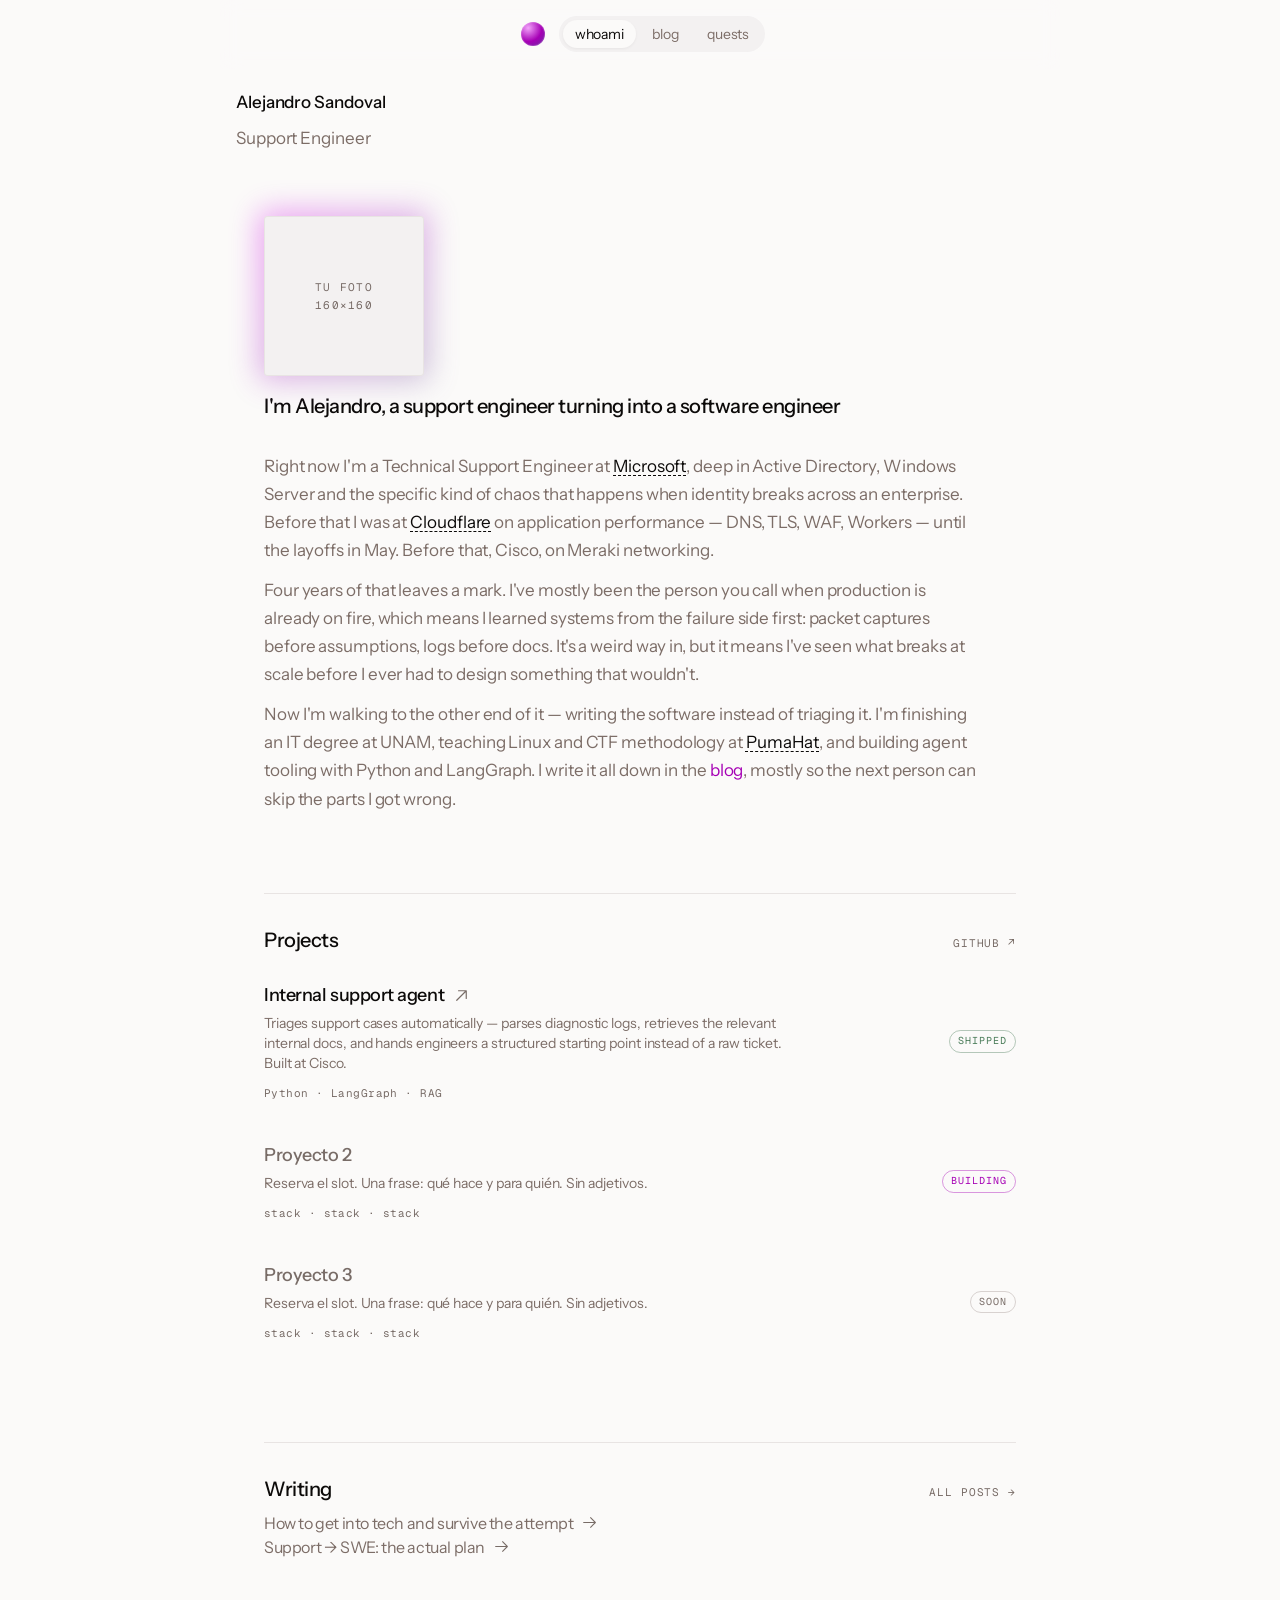
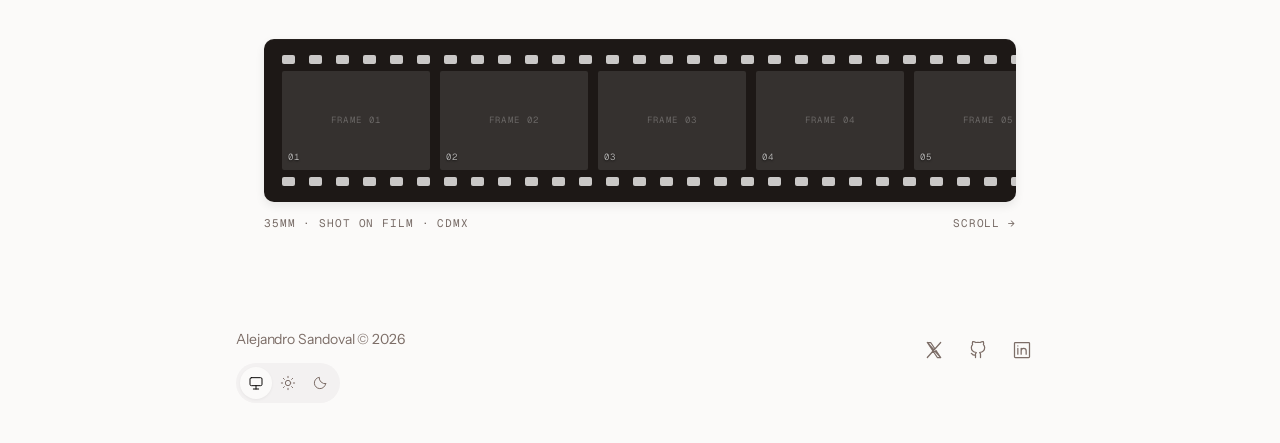
==== index.html @ 388685e5 "Merge refactor/editorial-template: editorial redesign" ====
<!DOCTYPE html>
<html lang="en">
<head>
<meta charset="UTF-8">
<meta name="viewport" content="width=device-width, initial-scale=1">
<title>Alejandro Sandoval — Support engineer becoming a software engineer</title>
<meta name="description" content="Support engineer at Microsoft moving into software. Networking and security background, now building with Python and LangGraph. Writing it down in public from Mexico City.">
<link rel="preconnect" href="https://fonts.googleapis.com">
<link rel="preconnect" href="https://fonts.gstatic.com" crossorigin>
<link href="https://fonts.googleapis.com/css2?family=Instrument+Sans:ital,wght@0,400..700;1,400..700&family=Geist+Mono:wght@300..600&display=swap" rel="stylesheet">
<link rel="stylesheet" href="styles.css">
<script src="site.js"></script>
</head>
<body>

<a class="skip-link" href="#main">Skip to content</a>
<nav class="nav" id="nav" aria-label="Main navigation">
  <div class="nav-in">
    <a class="brand" href="index.html" aria-label="Alejandro Sandoval — home"><span class="brand-dot" aria-hidden="true"></span></a>
    <div class="nav-links">
      <a href="index.html" aria-current="page">whoami</a>
      <a href="blog.html">blog</a>
      <a href="quests.html">quests</a>
    </div>
  </div>
</nav>

<header class="site-header">
  <a href="index.html">Alejandro Sandoval</a>
  <p>Support Engineer</p>
</header>

<main id="main" tabindex="-1">

  <div class="portrait">
    <div class="portrait-glow" style="background:linear-gradient(135deg,#a600b5,#6d5f8a)"></div>
    <div class="portrait-empty">tu foto<br>160×160</div>
    <!-- Cuando tengas la foto, cambia las dos líneas de arriba por:
    <img class="portrait-glow" src="assets/me.webp" alt="" aria-hidden="true">
    <img class="portrait-img" src="assets/me.webp" alt="Alejandro Sandoval">
    -->
  </div>

  <h1>I'm Alejandro, a support engineer turning into a software engineer</h1>

  <div class="prose">
    <p>Right now I'm a Technical Support Engineer at <a class="dashed" href="https://microsoft.com" target="_blank" rel="noopener">Microsoft</a>, deep in Active Directory, Windows Server and the specific kind of chaos that happens when identity breaks across an enterprise. Before that I was at <a class="dashed" href="https://cloudflare.com" target="_blank" rel="noopener">Cloudflare</a> on application performance — DNS, TLS, WAF, Workers — until the layoffs in May. Before that, Cisco, on Meraki networking.</p>

    <p>Four years of that leaves a mark. I've mostly been the person you call when production is already on fire, which means I learned systems from the failure side first: packet captures before assumptions, logs before docs. It's a weird way in, but it means I've seen what breaks at scale before I ever had to design something that wouldn't.</p>

    <p>Now I'm walking to the other end of it — writing the software instead of triaging it. I'm finishing an IT degree at UNAM, teaching Linux and CTF methodology at <a class="dashed" href="#">PumaHat</a>, and building agent tooling with Python and LangGraph. I write it all down in the <a class="link" href="blog.html">blog</a>, mostly so the next person can skip the parts I got wrong.</p>
  </div>

  <!-- ─────────── PROJECTS ─────────── -->
  <section class="section" aria-labelledby="projects-title">
    <div class="section-head">
      <h2 id="projects-title">Projects</h2>
      <a class="section-meta" href="https://github.com/sandeval" target="_blank" rel="noopener">github ↗</a>
    </div>
    <ol class="list">
      <li>
        <a class="proj" href="https://github.com/sandeval" target="_blank" rel="noopener">
          <div>
            <div class="proj-title">
              <h3>Internal support agent</h3>
              <svg viewBox="0 0 256 256" aria-hidden="true"><path d="M200,64V168a8,8,0,0,1-16,0V83.31L69.66,197.66a8,8,0,0,1-11.32-11.32L172.69,72H88a8,8,0,0,1,0-16H192A8,8,0,0,1,200,64Z"/></svg>
            </div>
            <p>Triages support cases automatically — parses diagnostic logs, retrieves the relevant internal docs, and hands engineers a structured starting point instead of a raw ticket. Built at Cisco.</p>
            <div class="proj-stack">Python · LangGraph · RAG</div>
          </div>
          <span class="badge live">shipped</span>
        </a>
      </li>
      <li>
        <div class="proj wip">
          <div>
            <div class="proj-title"><h3>Proyecto 2</h3></div>
            <p>Reserva el slot. Una frase: qué hace y para quién. Sin adjetivos.</p>
            <div class="proj-stack">stack · stack · stack</div>
          </div>
          <span class="badge hot">building</span>
        </div>
      </li>
      <li>
        <div class="proj wip">
          <div>
            <div class="proj-title"><h3>Proyecto 3</h3></div>
            <p>Reserva el slot. Una frase: qué hace y para quién. Sin adjetivos.</p>
            <div class="proj-stack">stack · stack · stack</div>
          </div>
          <span class="badge">soon</span>
        </div>
      </li>
    </ol>
  </section>

  <!-- ─────────── WRITING ─────────── -->
  <section class="section" aria-labelledby="writing-title">
    <div class="section-head">
      <h2 id="writing-title">Writing</h2>
      <a class="section-meta" href="blog.html">all posts →</a>
    </div>
    <ol class="list">
      <li class="note">
        <h3>How to get into tech and survive the attempt</h3>
        <svg viewBox="0 0 256 256" aria-hidden="true"><path d="M221.66,133.66l-72,72a8,8,0,0,1-11.32-11.32L196.69,136H40a8,8,0,0,1,0-16H196.69L138.34,61.66a8,8,0,0,1,11.32-11.32l72,72A8,8,0,0,1,221.66,133.66Z"/></svg>
      </li>
      <li class="note">
        <h3>Support → SWE: the actual plan</h3>
        <svg viewBox="0 0 256 256" aria-hidden="true"><path d="M221.66,133.66l-72,72a8,8,0,0,1-11.32-11.32L196.69,136H40a8,8,0,0,1,0-16H196.69L138.34,61.66a8,8,0,0,1,11.32-11.32l72,72A8,8,0,0,1,221.66,133.66Z"/></svg>
      </li>
    </ol>
  </section>

  <!-- ─────────── 35MM ─────────── -->
  <section class="filmstrip-wrap" aria-labelledby="film-title">
    <h2 id="film-title" class="sr-only" style="position:absolute;width:1px;height:1px;overflow:hidden;clip:rect(0 0 0 0)">Photography</h2>
    <div class="filmstrip" tabindex="0" role="region" aria-label="35mm photographs — scroll horizontally">
      <div class="perf" aria-hidden="true"><span></span><span></span><span></span><span></span><span></span><span></span><span></span><span></span><span></span><span></span><span></span><span></span><span></span><span></span><span></span><span></span><span></span><span></span><span></span><span></span><span></span><span></span><span></span><span></span><span></span><span></span><span></span><span></span><span></span><span></span></div>
      <div class="frames">
        <figure class="frame"><div class="frame-empty">frame 01</div><figcaption class="frame-num">01</figcaption></figure>
        <figure class="frame"><div class="frame-empty">frame 02</div><figcaption class="frame-num">02</figcaption></figure>
        <figure class="frame"><div class="frame-empty">frame 03</div><figcaption class="frame-num">03</figcaption></figure>
        <figure class="frame"><div class="frame-empty">frame 04</div><figcaption class="frame-num">04</figcaption></figure>
        <figure class="frame"><div class="frame-empty">frame 05</div><figcaption class="frame-num">05</figcaption></figure>
        <figure class="frame"><div class="frame-empty">frame 06</div><figcaption class="frame-num">06</figcaption></figure>
      </div>
      <div class="perf bottom" aria-hidden="true"><span></span><span></span><span></span><span></span><span></span><span></span><span></span><span></span><span></span><span></span><span></span><span></span><span></span><span></span><span></span><span></span><span></span><span></span><span></span><span></span><span></span><span></span><span></span><span></span><span></span><span></span><span></span><span></span><span></span><span></span></div>
    </div>
    <div class="filmstrip-cap">
      <span>35mm · shot on film · cdmx</span>
      <span>scroll →</span>
    </div>
  </section>

</main>

<footer>
  <div class="footer-info">
    <span>Alejandro Sandoval © 2026</span>
    <div class="theme-picker" role="group" aria-label="Theme preference">
      <button class="icon-btn" type="button" data-theme-choice="system" aria-label="System theme" aria-pressed="true" title="System theme"><svg viewBox="0 0 24 24" aria-hidden="true"><rect x="3" y="4" width="18" height="12" rx="2"/><path d="M8 21h8m-4-5v5"/></svg></button>
      <button class="icon-btn" type="button" data-theme-choice="light" aria-label="Light theme" aria-pressed="false" title="Light theme"><svg viewBox="0 0 24 24" aria-hidden="true"><circle cx="12" cy="12" r="4"/><path d="M12 2v2m0 16v2M2 12h2m16 0h2M5 5l1.5 1.5m11 11L19 19M5 19l1.5-1.5m11-11L19 5"/></svg></button>
      <button class="icon-btn" type="button" data-theme-choice="dark" aria-label="Dark theme" aria-pressed="false" title="Dark theme"><svg viewBox="0 0 24 24" aria-hidden="true"><path d="M20.5 13A8.5 8.5 0 0 1 11 3.5 8.5 8.5 0 1 0 20.5 13Z"/></svg></button>
    </div>
  </div>
  <div class="foot-links" aria-label="Contact and social links">
    <a class="icon-btn" href="https://x.com/0xsandeval" target="_blank" rel="noopener" aria-label="X" title="X"><svg viewBox="0 0 24 24" aria-hidden="true"><path d="m4 3 16 18M20 3 4 21M4 3h4l12 18h-4Z"/></svg></a>
    <a class="icon-btn" href="https://github.com/sandeval" target="_blank" rel="noopener" aria-label="GitHub" title="GitHub"><svg viewBox="0 0 24 24" aria-hidden="true"><path d="M9 21v-3c-4 1-4-2-5-2m11 5v-4c0-1-.5-1.5-1-2 3-.4 6-1.5 6-6a5 5 0 0 0-1.5-3.5 5 5 0 0 0-.1-3.5S17 1.5 14.5 3a13 13 0 0 0-5 0C7 1.5 5.6 2 5.6 2a5 5 0 0 0-.1 3.5A5 5 0 0 0 4 9c0 4.5 3 5.6 6 6-.5.5-1 1-1 2"/></svg></a>
    <a class="icon-btn" href="https://www.linkedin.com/in/sandeval/" target="_blank" rel="noopener" aria-label="LinkedIn" title="LinkedIn"><svg viewBox="0 0 24 24" aria-hidden="true"><rect x="3" y="3" width="18" height="18" rx="1"/><path d="M7 10v7m0-10v.1M11 17v-7m0 3a3 3 0 0 1 6 0v4"/></svg></a>
  </div>
</footer>

</body>
</html>
---- styles.css ----
/* ============================================================
   sandeval.dev — sistema de diseño
   Estructura y proporciones inspiradas en portafolios editoriales
   de columna única. Identidad propia: magenta + 35mm.
   ============================================================ */

:root {
  --bg:            #fbfaf9;
  --fg:            #0c0a09;
  --muted:         #7c6d67;
  --faint:         #786c67;
  --border:        #e8e4e3;
  --border-strong: #d8d2d0;
  --highlight:     #a600b5;   /* ← único token de identidad. Cámbialo aquí y cambia todo el sitio. */
  --surface:       #f3f1f1;
  --strip:         #1d1816;
  --ok:            #4a7c59;

  --max:     808px;   /* contenedor */
  --gutter:  28px;
  --measure: 65ch;    /* medida de lectura */
  --nav-h:   68px;
  color-scheme: light;
}

[data-theme="dark"] {
  --bg:            #0c0a09;
  --fg:            #fbfaf9;
  --muted:         #aba09c;
  --faint:         #a49790;
  --border:        #ffffff1a;
  --border-strong: #ffffff2e;
  --highlight:     #e12afb;
  --surface:       #1d1816;
  --strip:         #f3f1f1;
  --ok:            #7fa98b;
  color-scheme: dark;
}

*, *::before, *::after { box-sizing: border-box; margin: 0; padding: 0; }

html {
  scroll-behavior: smooth;
  -webkit-text-size-adjust: 100%;
}

body {
  font-family: 'Instrument Sans', ui-sans-serif, system-ui, sans-serif;
  font-size: 17px;          /* 1.0625rem */
  line-height: 1.65;
  letter-spacing: -.005em;
  background: var(--bg);
  color: var(--fg);
  -webkit-font-smoothing: antialiased;
  -moz-osx-font-smoothing: grayscale;
  min-height: 100vh;
  display: flex;
  flex-direction: column;
  transition: background .2s ease, color .2s ease;
}

::selection { background: var(--highlight); color: #fff; }

.mono {
  font-family: 'Geist Mono', ui-monospace, 'JetBrains Mono', monospace;
  font-feature-settings: 'tnum' 1;
}

/* ───────────────────────── nav ───────────────────────── */

.nav {
  position: fixed;
  top: 0;
  left: 50%;
  transform: translateX(-50%);
  width: min(100%, calc(var(--max) + 32px));
  z-index: 50;
  background: color-mix(in srgb, var(--bg) 85%, transparent);
  backdrop-filter: blur(10px);
  -webkit-backdrop-filter: blur(10px);
  border-bottom: 1px solid transparent;
  transition: border-color .2s;
}
.nav.scrolled { border-bottom-color: var(--border); }

.nav-in {
  padding: 16px;
  height: var(--nav-h);
  display: flex;
  align-items: center;
  justify-content: center;
  gap: 8px;
}

.brand {
  display: grid;
  place-items: center;
  width: 36px;
  height: 36px;
  border-radius: 50%;
  flex-shrink: 0;
}
.brand-dot {
  width: 24px; height: 24px;
  border-radius: 50%;
  background: radial-gradient(circle at 30% 25%, #f2a3fa, var(--highlight) 55%, #6630a0);
  box-shadow: inset 0 0 0 1px #ffffff26;
}

.nav-links {
  display: flex;
  gap: 4px;
  padding: 4px;
  border-radius: 999px;
  background: var(--surface);
}
.nav-links a {
  font-size: 14px;
  color: var(--muted);
  text-decoration: none;
  padding: 4px 12px;
  line-height: 20px;
  border-radius: 999px;
  transition: color .15s, background .15s;
}
.nav-links a:hover { color: var(--fg); }
.nav-links a[aria-current="page"] {
  color: var(--fg);
  background: var(--bg);
  box-shadow: 0 1px 3px #0000000d;
}

.icon-btn {
  width: 44px; height: 44px;
  display: flex; align-items: center; justify-content: center;
  border: 0; background: transparent; cursor: pointer;
  border-radius: 6px;
  color: var(--muted);
  text-decoration: none;
  transition: color .15s, background .15s;
}
.icon-btn:hover { color: var(--fg); background: var(--surface); }
.icon-btn svg {
  width: 20px; height: 20px;
  fill: none;
  stroke: currentColor;
  stroke-width: 1.5;
  stroke-linecap: round;
  stroke-linejoin: round;
}

:focus-visible { outline: 2px solid var(--highlight); outline-offset: 4px; }
.skip-link {
  position: fixed;
  top: 8px;
  left: 16px;
  z-index: 100;
  padding: 8px 12px;
  background: var(--bg);
  color: var(--fg);
  transform: translateY(-160%);
}
.skip-link:focus { transform: translateY(0); }

.site-header {
  width: calc(100% - 48px);
  max-width: var(--max);
  margin: calc(var(--nav-h) + 20px) auto 64px;
  font-size: 17px;
  line-height: 28px;
}
.site-header a { color: var(--fg); text-decoration: none; font-weight: 500; }
.site-header p { color: var(--muted); margin-top: 8px; }

/* ───────────────────────── layout ───────────────────────── */

main {
  flex: 1;
  max-width: var(--max);
  width: 100%;
  margin: 0 auto;
  padding: 0 var(--gutter);
  min-width: 0;
  scroll-margin-top: calc(var(--nav-h) + 16px);
}

.measure { max-width: var(--measure); }

/* ───────────────────────── retrato ───────────────────────── */

.portrait {
  position: relative;
  isolation: isolate;
  width: 160px;
  aspect-ratio: 1;
  margin-bottom: 16px;
}
.portrait-glow {
  position: absolute;
  inset: 0;
  transform: scale(1.06);
  border-radius: 3px;
  filter: blur(14px) saturate(1.4);
  opacity: .35;
  pointer-events: none;
}
.portrait-img {
  position: relative;
  z-index: 1;
  width: 100%; height: 100%;
  object-fit: cover;
  border-radius: 3px;
  display: block;
}
/* marcador mientras no hay foto real */
.portrait-empty {
  position: relative;
  z-index: 1;
  width: 100%; height: 100%;
  border-radius: 3px;
  background: var(--surface);
  border: 1px solid var(--border);
  display: flex; align-items: center; justify-content: center;
  font-family: 'Geist Mono', monospace;
  font-size: 11px;
  letter-spacing: .12em;
  text-transform: uppercase;
  color: var(--faint);
  text-align: center;
  padding: 10px;
}

/* ───────────────────────── tipografía ───────────────────────── */

/* escala calcada de la retícula original:
   3xl 30/1.2 · xl 20/1.4 · lg 18/1.555 · base 16/1.5 · sm 14/1.428 · tracking-tight -.025em */
/* OJO: el h1 es de 20px, igual que los h2. La jerarquía aquí NO viene del
   tamaño — viene del aire y de la posición. Es lo que hace que se vea quieto. */
h1 {
  font-size: 20px;
  line-height: 1.4;
  font-weight: 500;
  letter-spacing: -.025em;
  text-wrap: balance;
  max-width: 56ch;
  margin-bottom: 32px;
}

.prose p {
  color: var(--muted);
  margin-bottom: 12px;
  max-width: var(--measure);
}
.prose p:last-child { margin-bottom: 0; }

a.link {
  color: var(--highlight);
  text-decoration: none;
  display: inline-flex;
  align-items: center;
  gap: 1px;
}
a.link:hover { text-decoration: underline; text-underline-offset: 2px; }
a.link svg { width: 1em; height: 1em; fill: currentColor; }

a.dashed {
  color: var(--fg);
  text-decoration: underline;
  text-decoration-style: dashed;
  text-underline-offset: 3px;
  text-decoration-thickness: 1px;
}
a.dashed:hover { color: var(--highlight); }

/* ───────────────────────── secciones ───────────────────────── */

.section {
  margin-top: 80px;
  border-top: 1px solid var(--border);
  padding-top: 32px;
}
.section-head {
  display: flex;
  align-items: baseline;
  justify-content: space-between;
  gap: 16px;
  margin-bottom: 8px;
}
.section-head h2 {
  font-size: 20px;
  line-height: 1.4;
  font-weight: 500;
  letter-spacing: -.025em;
}
.section-meta {
  font-family: 'Geist Mono', monospace;
  font-size: 11px;
  letter-spacing: .08em;
  text-transform: uppercase;
  color: var(--faint);
  text-decoration: none;
  white-space: nowrap;
}
a.section-meta:hover { color: var(--highlight); }

ol.list, ul.list { list-style: none; }

/* ── item de proyecto ── */
.proj {
  display: grid;
  gap: 8px;
  padding: 20px 0;
  text-decoration: none;
  color: inherit;
}
@media (min-width: 640px) {
  .proj { grid-template-columns: minmax(0,1fr) auto; align-items: center; gap: 32px; }
}
.proj-title {
  display: flex;
  align-items: center;
  gap: 8px;
}
.proj-title h3 {
  font-size: 18px;
  line-height: 1.555;
  font-weight: 500;
  letter-spacing: -.025em;
  transition: color .18s;
}
.proj:hover .proj-title h3 { color: var(--highlight); }
.proj-title svg {
  width: 19px; height: 19px;
  fill: currentColor;
  color: var(--faint);
  transition: transform .2s, color .2s;
}
.proj:hover .proj-title svg {
  transform: translate(2px,-2px);
  color: var(--fg);
}
.proj p {
  font-size: 14px;
  line-height: 1.428;
  color: var(--muted);
  margin-top: 4px;
  max-width: 58ch;
}
.proj-stack {
  font-family: 'Geist Mono', monospace;
  font-size: 11px;
  letter-spacing: .04em;
  color: var(--faint);
  margin-top: 10px;
}

/* proyecto aún no publicado */
.proj.wip { cursor: default; }
.proj.wip .proj-title h3 { color: var(--faint); }
.proj.wip:hover .proj-title h3 { color: var(--faint); }
.badge {
  font-family: 'Geist Mono', monospace;
  font-size: 10px;
  letter-spacing: .1em;
  text-transform: uppercase;
  color: var(--faint);
  border: 1px solid var(--border-strong);
  border-radius: 999px;
  padding: 2px 8px;
  white-space: nowrap;
}
.badge.live  { color: var(--ok); border-color: color-mix(in srgb, var(--ok) 40%, transparent); }
.badge.hot   { color: var(--highlight); border-color: color-mix(in srgb, var(--highlight) 40%, transparent); }

/* ── item de nota / post ── */
.note {
  display: flex;
  align-items: center;
  gap: 8px;
  width: 100%;
}
.note a {
  display: block;
  padding: 8px 0;
  text-decoration: none;
  flex: 1;
  min-width: 0;
}
.note h3 {
  font-size: 16px;
  line-height: 1.5;
  font-weight: 400;
  letter-spacing: -.025em;
  color: var(--muted);
  transition: color .15s;
}
.note:hover h3 { color: var(--highlight); text-decoration: underline; text-underline-offset: 3px; }
.note > svg { width: 1em; height: 1em; fill: currentColor; color: var(--faint); flex-shrink: 0; }
.note:hover > svg { color: var(--highlight); }
.note time {
  font-family: 'Geist Mono', monospace;
  font-size: 11px;
  color: var(--faint);
  white-space: nowrap;
  letter-spacing: .04em;
}

/* ── fila de blog (página completa) ── */
.post-row {
  display: grid;
  grid-template-columns: 1fr;
  gap: 4px;
  padding: 18px 0;
  border-bottom: 1px solid var(--border);
  text-decoration: none;
  color: inherit;
}
@media (min-width: 640px) {
  .post-row { grid-template-columns: 86px minmax(0,1fr); gap: 24px; align-items: baseline; }
}
.post-row:hover h3 { color: var(--highlight); }
.post-row time {
  font-family: 'Geist Mono', monospace;
  font-size: 11.5px;
  color: var(--faint);
  letter-spacing: .04em;
}
.post-row h3 {
  font-size: 17px;
  font-weight: 500;
  letter-spacing: -.02em;
  transition: color .18s;
}
.post-row p {
  font-size: 14px;
  line-height: 1.55;
  color: var(--muted);
  margin-top: 4px;
  max-width: 58ch;
}

/* ───────────────────────── quests ───────────────────────── */

.quest {
  display: grid;
  grid-template-columns: 1fr;
  gap: 6px;
  padding: 20px 0;
  border-bottom: 1px solid var(--border);
}
@media (min-width: 640px) {
  .quest { grid-template-columns: 22px minmax(0,1fr) auto; gap: 16px; align-items: start; }
}
.quest-mark {
  width: 15px; height: 15px;
  border-radius: 4px;
  border: 1.5px solid var(--border-strong);
  margin-top: 4px;
  display: flex; align-items: center; justify-content: center;
  flex-shrink: 0;
}
.quest-mark svg { width: 10px; height: 10px; fill: #fff; opacity: 0; }
.quest.done .quest-mark { background: var(--ok); border-color: var(--ok); }
.quest.done .quest-mark svg { opacity: 1; }
.quest.active .quest-mark { border-color: var(--highlight); }
.quest.active .quest-mark::after {
  content: '';
  width: 7px; height: 7px;
  border-radius: 2px;
  background: var(--highlight);
}
.quest h3 {
  font-size: 17px;
  font-weight: 500;
  letter-spacing: -.02em;
}
.quest.done h3 { color: var(--muted); }
.quest p {
  font-size: 14px;
  line-height: 1.55;
  color: var(--muted);
  margin-top: 3px;
  max-width: 56ch;
}
.quest-meta {
  font-family: 'Geist Mono', monospace;
  font-size: 11px;
  letter-spacing: .05em;
  color: var(--faint);
  white-space: nowrap;
  text-transform: uppercase;
}
.quest-stack {
  font-family: 'Geist Mono', monospace;
  font-size: 11px;
  color: var(--faint);
  margin-top: 8px;
  letter-spacing: .04em;
}

/* barra de progreso de grupo */
.quest-progress {
  display: flex;
  align-items: center;
  gap: 10px;
  margin-bottom: 20px;
}
.qp-track {
  flex: 1;
  height: 3px;
  border-radius: 2px;
  background: var(--border);
  overflow: hidden;
}
.qp-fill { height: 100%; background: var(--highlight); border-radius: 2px; }
.qp-label {
  font-family: 'Geist Mono', monospace;
  font-size: 11px;
  color: var(--faint);
  letter-spacing: .06em;
}

/* ───────────────────────── tira de 35mm ───────────────────────── */

.filmstrip-wrap { margin-top: 80px; }
.filmstrip {
  position: relative;
  background: var(--strip);
  border-radius: 10px;
  padding: 16px 0;
  overflow-x: auto;
  overflow-y: hidden;
  scrollbar-width: none;
  overscroll-behavior-x: contain;
  box-shadow: inset 0 1px 0 rgba(255,255,255,.04), 0 4px 10px rgba(0,0,0,.08);
}
.filmstrip::-webkit-scrollbar { display: none; }

.perf {
  display: flex;
  gap: 14px;
  padding: 0 18px 7px;
}
.perf.bottom { padding: 7px 18px 0; }
.perf span {
  width: 13px; height: 9px;
  border-radius: 2px;
  background: var(--bg);
  opacity: .78;
  flex-shrink: 0;
}

.frames {
  display: flex;
  gap: 10px;
  padding: 0 18px;
}
.frame {
  position: relative;
  width: 148px;
  aspect-ratio: 3/2;
  flex-shrink: 0;
  border-radius: 2px;
  background: color-mix(in srgb, var(--strip) 76%, #808080);
  overflow: hidden;
  transition: transform .22s cubic-bezier(.2,.7,.3,1), box-shadow .22s;
}
.frame:hover {
  transform: translateY(-4px) scale(1.015);
  box-shadow: 0 8px 18px rgba(0,0,0,.3);
  z-index: 2;
}
.frame img { width: 100%; height: 100%; object-fit: cover; display: block; }
.frame-num {
  position: absolute;
  bottom: 5px; left: 6px;
  font-family: 'Geist Mono', monospace;
  font-size: 9px;
  letter-spacing: .1em;
  color: rgba(255,255,255,.62);
  text-shadow: 0 1px 2px rgba(0,0,0,.6);
}
.frame-empty {
  width: 100%; height: 100%;
  display: flex; align-items: center; justify-content: center;
  font-family: 'Geist Mono', monospace;
  font-size: 9px;
  letter-spacing: .14em;
  text-transform: uppercase;
  color: rgba(255,255,255,.26);
}
[data-theme="dark"] .frame-empty { color: rgba(0,0,0,.26); }
[data-theme="dark"] .frame-num { color: rgba(0,0,0,.5); text-shadow: none; }

.filmstrip-cap {
  display: flex;
  justify-content: space-between;
  align-items: baseline;
  margin-top: 12px;
  font-family: 'Geist Mono', monospace;
  font-size: 11px;
  letter-spacing: .08em;
  text-transform: uppercase;
  color: var(--faint);
}

/* ───────────────────────── artículo ───────────────────────── */

.article-head { margin-bottom: 40px; max-width: var(--measure); }
.draft-notice {
  border-left: 2px solid var(--highlight);
  padding: 8px 16px;
  margin-bottom: 32px;
  color: var(--muted);
  background: var(--surface);
  font-size: 14px;
}
.article-back {
  font-size: 17px;
  color: var(--highlight);
  text-decoration: none;
  display: inline-flex;
  align-items: center;
  gap: 4px;
  margin-bottom: 24px;
}
.article-back:hover { text-decoration: underline; text-underline-offset: 2px; }
.article-back svg { width: 1em; height: 1em; fill: currentColor; }

.article-meta {
  font-size: 14px;
  color: var(--muted);
  display: flex;
  flex-wrap: wrap;
  align-items: center;
  gap: 4px 12px;
}
.article-head h1 { margin-bottom: 14px; }

.article { max-width: var(--measure); }
.article p { color: var(--muted); margin-bottom: 20px; }
.article h2 {
  font-size: 21px;
  font-weight: 500;
  letter-spacing: -.02em;
  color: var(--fg);
  margin: 42px 0 14px;
}
.article ul, .article ol { margin: 0 0 20px 20px; color: var(--muted); }
.article li { margin-bottom: 8px; }
.article strong { color: var(--fg); font-weight: 600; }
.article blockquote {
  border-left: 2px solid var(--highlight);
  padding-left: 18px;
  margin: 26px 0;
  color: var(--fg);
  font-size: 17px;
}
.article code {
  font-family: 'Geist Mono', monospace;
  font-size: .88em;
  background: var(--surface);
  border: 1px solid var(--border);
  border-radius: 4px;
  padding: 1px 5px;
}
.article hr { border: 0; border-top: 1px solid var(--border); margin: 42px 0; }

/* ───────────────────────── footer ───────────────────────── */

footer {
  max-width: var(--max);
  width: calc(100% - 48px);
  margin: 96px auto 0;
  padding: 0 0 40px;
  display: flex;
  justify-content: space-between;
  align-items: flex-start;
  gap: 16px;
  flex-wrap: wrap;
  font-size: 14px;
  color: var(--muted);
}
footer a { color: var(--muted); text-decoration: none; }
footer a:hover { color: var(--highlight); }
.footer-info { display: flex; flex-direction: column; align-items: flex-start; gap: 12px; }
.foot-links { display: flex; gap: 0; }
.theme-picker {
  display: flex;
  padding: 4px;
  border-radius: 999px;
  background: var(--surface);
}
.theme-picker .icon-btn { width: 32px; height: 32px; border-radius: 50%; }
.theme-picker .icon-btn svg { width: 16px; height: 16px; }
.theme-picker [aria-pressed="true"] { background: var(--bg); color: var(--fg); box-shadow: 0 1px 3px #0000000d; }

/* ───────────────────────── notas de taller ───────────────────────── */

.devnote {
  display: none;
  max-width: var(--max);
  margin: 64px auto 0;
  padding: 0 24px;
}
.devnote-in {
  border: 1px dashed var(--border-strong);
  border-radius: 8px;
  padding: 18px 20px;
  background: color-mix(in srgb, var(--surface) 60%, transparent);
}
.devnote h4 {
  font-family: 'Geist Mono', monospace;
  font-size: 10px;
  letter-spacing: .14em;
  text-transform: uppercase;
  color: var(--highlight);
  margin-bottom: 10px;
  font-weight: 500;
}
.devnote p { font-size: 13px; line-height: 1.65; color: var(--muted); margin-bottom: 7px; }
.devnote p:last-child { margin-bottom: 0; }
.devnote code {
  font-family: 'Geist Mono', monospace;
  font-size: .9em;
  color: var(--fg);
}

@media (max-width: 640px) {
  :root { --gutter: 24px; }
  .section { margin-top: 60px; }
  .quest { grid-template-columns: 20px minmax(0, 1fr); gap: 6px 12px; }
  .quest-meta { grid-column: 2; }
  footer { margin-top: 72px; }
}

@media (prefers-reduced-motion: reduce) {
  html { scroll-behavior: auto; }
  *, *::before, *::after {
    transition: none !important;
    animation: none !important;
  }
}
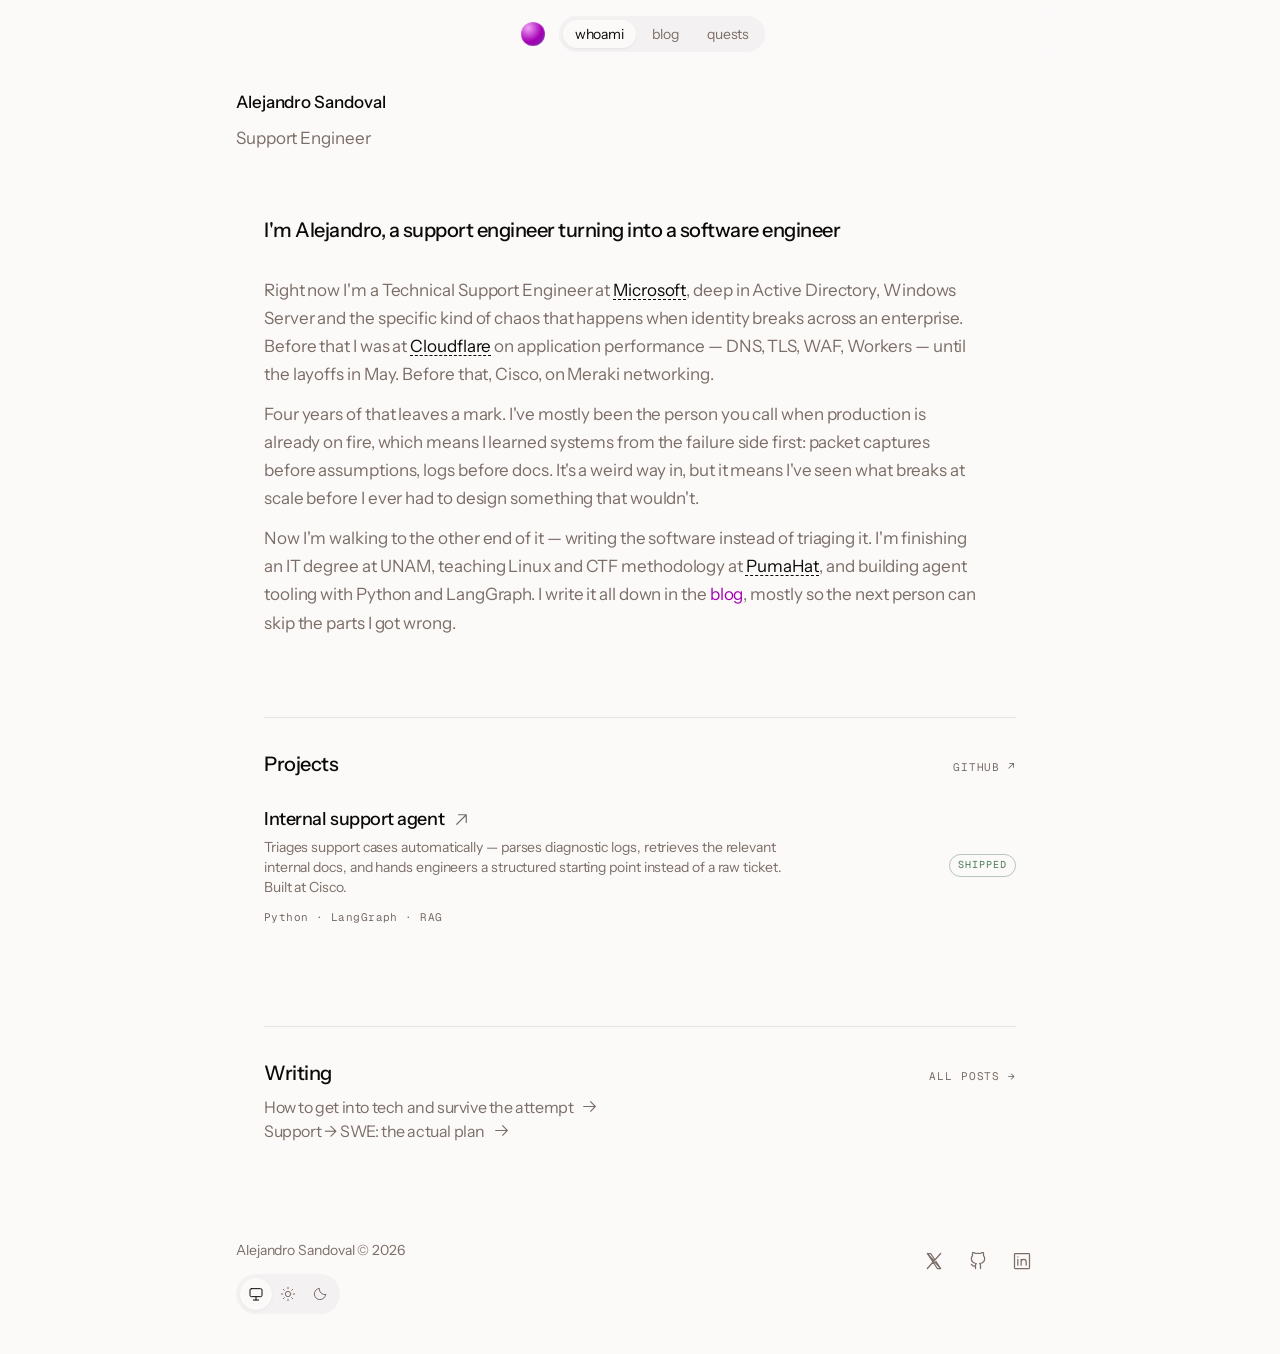
==== commit 680c66ef: "Remove placeholder content: portrait, project slots, film frames, queued quests Co-Authored-By: Clau" ====
--- a/index.html
+++ b/index.html
@@ -31,15 +31,7 @@
 </header>
 
 <main id="main" tabindex="-1">
-
-  <div class="portrait">
-    <div class="portrait-glow" style="background:linear-gradient(135deg,#a600b5,#6d5f8a)"></div>
-    <div class="portrait-empty">tu foto<br>160×160</div>
-    <!-- Cuando tengas la foto, cambia las dos líneas de arriba por:
-    <img class="portrait-glow" src="assets/me.webp" alt="" aria-hidden="true">
-    <img class="portrait-img" src="assets/me.webp" alt="Alejandro Sandoval">
-    -->
-  </div>
+
 
   <h1>I'm Alejandro, a support engineer turning into a software engineer</h1>
 
@@ -71,26 +63,6 @@
           <span class="badge live">shipped</span>
         </a>
       </li>
-      <li>
-        <div class="proj wip">
-          <div>
-            <div class="proj-title"><h3>Proyecto 2</h3></div>
-            <p>Reserva el slot. Una frase: qué hace y para quién. Sin adjetivos.</p>
-            <div class="proj-stack">stack · stack · stack</div>
-          </div>
-          <span class="badge hot">building</span>
-        </div>
-      </li>
-      <li>
-        <div class="proj wip">
-          <div>
-            <div class="proj-title"><h3>Proyecto 3</h3></div>
-            <p>Reserva el slot. Una frase: qué hace y para quién. Sin adjetivos.</p>
-            <div class="proj-stack">stack · stack · stack</div>
-          </div>
-          <span class="badge">soon</span>
-        </div>
-      </li>
     </ol>
   </section>
 
@@ -110,27 +82,6 @@
         <svg viewBox="0 0 256 256" aria-hidden="true"><path d="M221.66,133.66l-72,72a8,8,0,0,1-11.32-11.32L196.69,136H40a8,8,0,0,1,0-16H196.69L138.34,61.66a8,8,0,0,1,11.32-11.32l72,72A8,8,0,0,1,221.66,133.66Z"/></svg>
       </li>
     </ol>
-  </section>
-
-  <!-- ─────────── 35MM ─────────── -->
-  <section class="filmstrip-wrap" aria-labelledby="film-title">
-    <h2 id="film-title" class="sr-only" style="position:absolute;width:1px;height:1px;overflow:hidden;clip:rect(0 0 0 0)">Photography</h2>
-    <div class="filmstrip" tabindex="0" role="region" aria-label="35mm photographs — scroll horizontally">
-      <div class="perf" aria-hidden="true"><span></span><span></span><span></span><span></span><span></span><span></span><span></span><span></span><span></span><span></span><span></span><span></span><span></span><span></span><span></span><span></span><span></span><span></span><span></span><span></span><span></span><span></span><span></span><span></span><span></span><span></span><span></span><span></span><span></span><span></span></div>
-      <div class="frames">
-        <figure class="frame"><div class="frame-empty">frame 01</div><figcaption class="frame-num">01</figcaption></figure>
-        <figure class="frame"><div class="frame-empty">frame 02</div><figcaption class="frame-num">02</figcaption></figure>
-        <figure class="frame"><div class="frame-empty">frame 03</div><figcaption class="frame-num">03</figcaption></figure>
-        <figure class="frame"><div class="frame-empty">frame 04</div><figcaption class="frame-num">04</figcaption></figure>
-        <figure class="frame"><div class="frame-empty">frame 05</div><figcaption class="frame-num">05</figcaption></figure>
-        <figure class="frame"><div class="frame-empty">frame 06</div><figcaption class="frame-num">06</figcaption></figure>
-      </div>
-      <div class="perf bottom" aria-hidden="true"><span></span><span></span><span></span><span></span><span></span><span></span><span></span><span></span><span></span><span></span><span></span><span></span><span></span><span></span><span></span><span></span><span></span><span></span><span></span><span></span><span></span><span></span><span></span><span></span><span></span><span></span><span></span><span></span><span></span><span></span></div>
-    </div>
-    <div class="filmstrip-cap">
-      <span>35mm · shot on film · cdmx</span>
-      <span>scroll →</span>
-    </div>
   </section>
 
 </main>
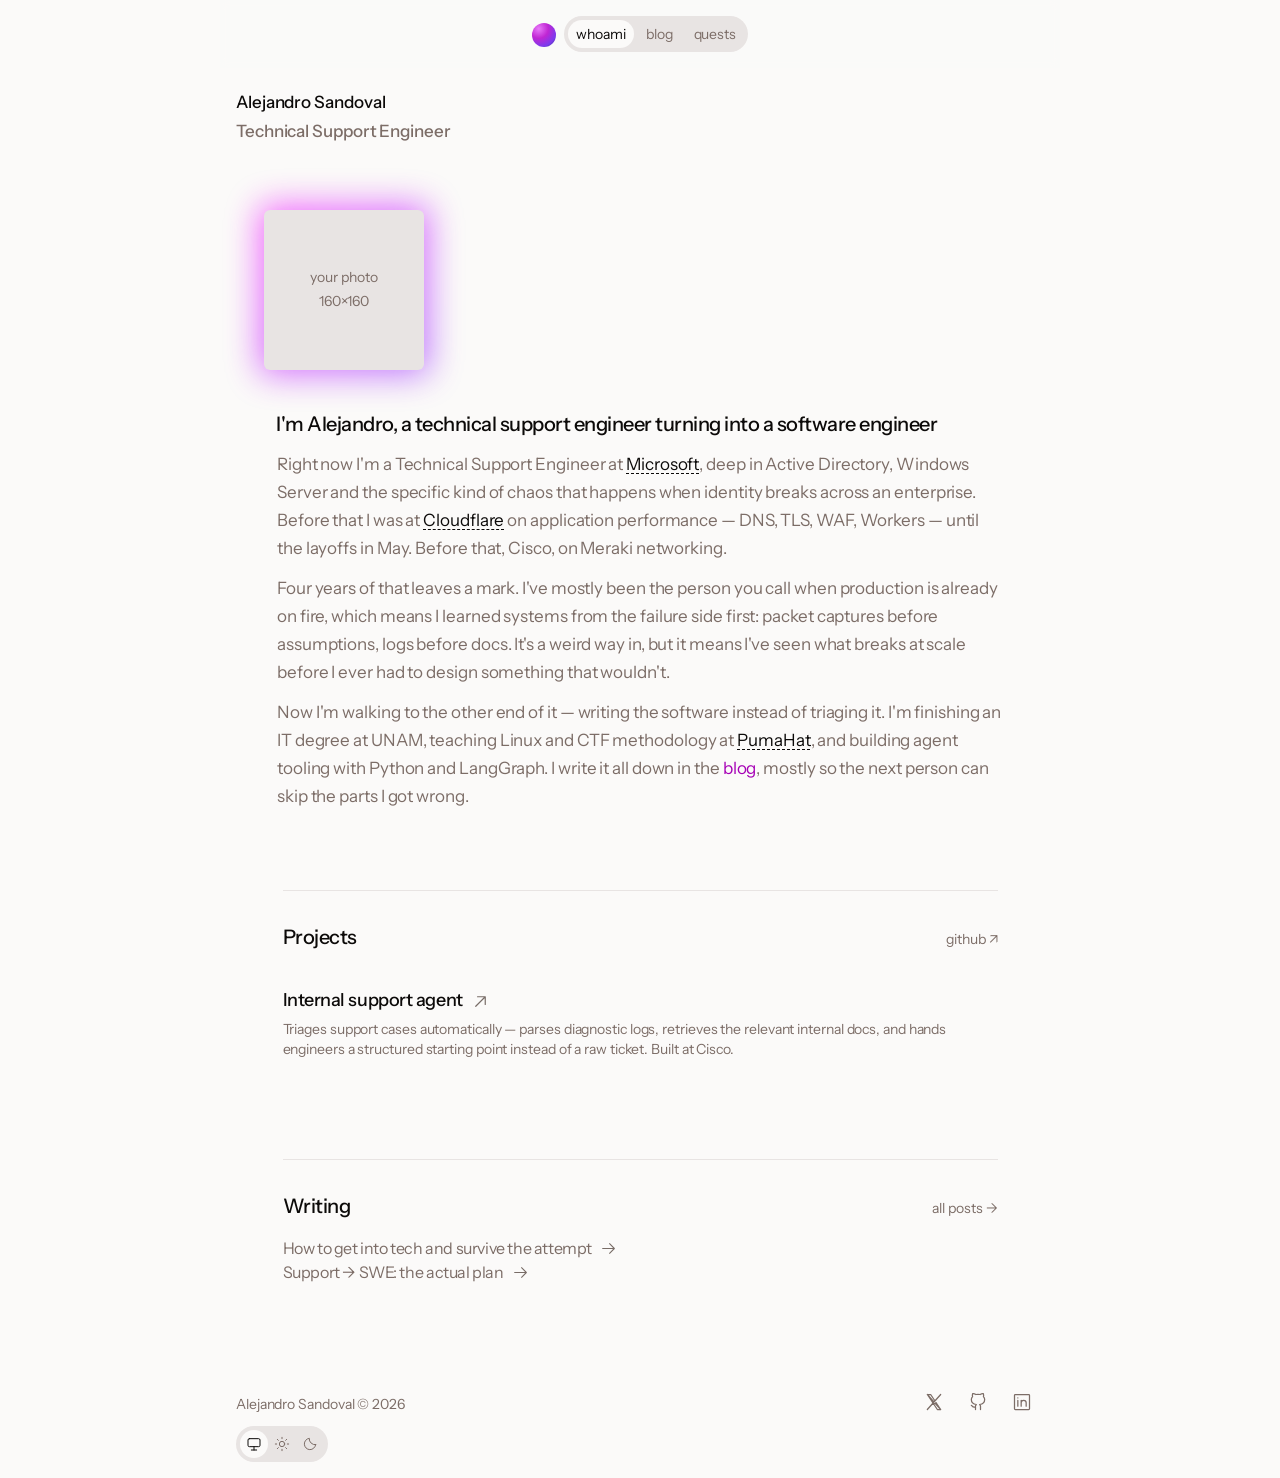
==== commit 3a0a60d2: "Match reference spacing/typography, add page-in animation, portrait placeholder, role -> Technical S" ====
--- a/index.html
+++ b/index.html
@@ -3,8 +3,8 @@
 <head>
 <meta charset="UTF-8">
 <meta name="viewport" content="width=device-width, initial-scale=1">
-<title>Alejandro Sandoval — Support engineer becoming a software engineer</title>
-<meta name="description" content="Support engineer at Microsoft moving into software. Networking and security background, now building with Python and LangGraph. Writing it down in public from Mexico City.">
+<title>Alejandro Sandoval — Technical Support Engineer becoming a software engineer</title>
+<meta name="description" content="Technical Support Engineer at Microsoft moving into software. Networking and security background, now building with Python and LangGraph. Writing it down in public from Mexico City.">
 <link rel="preconnect" href="https://fonts.googleapis.com">
 <link rel="preconnect" href="https://fonts.gstatic.com" crossorigin>
 <link href="https://fonts.googleapis.com/css2?family=Instrument+Sans:ital,wght@0,400..700;1,400..700&family=Geist+Mono:wght@300..600&display=swap" rel="stylesheet">
@@ -27,13 +27,23 @@
 
 <header class="site-header">
   <a href="index.html">Alejandro Sandoval</a>
-  <p>Support Engineer</p>
+  <p>Technical Support Engineer</p>
 </header>
 
 <main id="main" tabindex="-1">
-
 
-  <h1>I'm Alejandro, a support engineer turning into a software engineer</h1>
+  <div class="portrait-wrap">
+    <div class="portrait">
+      <div class="portrait-glow" style="background:linear-gradient(135deg,#c026d3,#7c3aed)"></div>
+      <div class="portrait-empty">your photo<br>160×160</div>
+      <!-- Cuando tengas la foto, cambia las dos líneas de arriba por:
+      <img class="portrait-glow" src="assets/me.webp" alt="" aria-hidden="true">
+      <img class="portrait-img" src="assets/me.webp" alt="Alejandro Sandoval">
+      -->
+    </div>
+  </div>
+
+  <h1>I'm Alejandro, a technical support engineer turning into a software engineer</h1>
 
   <div class="prose">
     <p>Right now I'm a Technical Support Engineer at <a class="dashed" href="https://microsoft.com" target="_blank" rel="noopener">Microsoft</a>, deep in Active Directory, Windows Server and the specific kind of chaos that happens when identity breaks across an enterprise. Before that I was at <a class="dashed" href="https://cloudflare.com" target="_blank" rel="noopener">Cloudflare</a> on application performance — DNS, TLS, WAF, Workers — until the layoffs in May. Before that, Cisco, on Meraki networking.</p>
@@ -58,9 +68,7 @@
               <svg viewBox="0 0 256 256" aria-hidden="true"><path d="M200,64V168a8,8,0,0,1-16,0V83.31L69.66,197.66a8,8,0,0,1-11.32-11.32L172.69,72H88a8,8,0,0,1,0-16H192A8,8,0,0,1,200,64Z"/></svg>
             </div>
             <p>Triages support cases automatically — parses diagnostic logs, retrieves the relevant internal docs, and hands engineers a structured starting point instead of a raw ticket. Built at Cisco.</p>
-            <div class="proj-stack">Python · LangGraph · RAG</div>
           </div>
-          <span class="badge live">shipped</span>
         </a>
       </li>
     </ol>
--- a/styles.css
+++ b/styles.css
@@ -10,15 +10,16 @@
   --muted:         #7c6d67;
   --faint:         #786c67;
   --border:        #e8e4e3;
+  --accent:        #e8e4e3;
   --border-strong: #d8d2d0;
   --highlight:     #a600b5;   /* ← único token de identidad. Cámbialo aquí y cambia todo el sitio. */
   --surface:       #f3f1f1;
   --strip:         #1d1816;
   --ok:            #4a7c59;
 
-  --max:     808px;   /* contenedor */
-  --gutter:  28px;
-  --measure: 65ch;    /* medida de lectura */
+  --max:     840px;   /* contenedor (max-w-210) */
+  --gutter:  16px;
+  --measure: 66ch;    /* medida de lectura */
   --nav-h:   68px;
   color-scheme: light;
 }
@@ -29,6 +30,7 @@
   --muted:         #aba09c;
   --faint:         #a49790;
   --border:        #ffffff1a;
+  --accent:        #2b2422;
   --border-strong: #ffffff2e;
   --highlight:     #e12afb;
   --surface:       #1d1816;
@@ -47,13 +49,15 @@
 body {
   font-family: 'Instrument Sans', ui-sans-serif, system-ui, sans-serif;
   font-size: 17px;          /* 1.0625rem */
-  line-height: 1.65;
+  line-height: 1.7;
   letter-spacing: -.005em;
+  padding-top: 88px;       /* pt-22 */
+  padding-bottom: 16px;
   background: var(--bg);
   color: var(--fg);
   -webkit-font-smoothing: antialiased;
   -moz-osx-font-smoothing: grayscale;
-  min-height: 100vh;
+  min-height: 100dvh;
   display: flex;
   flex-direction: column;
   transition: background .2s ease, color .2s ease;
@@ -73,62 +77,51 @@
   top: 0;
   left: 50%;
   transform: translateX(-50%);
-  width: min(100%, calc(var(--max) + 32px));
-  z-index: 50;
-  background: color-mix(in srgb, var(--bg) 85%, transparent);
-  backdrop-filter: blur(10px);
-  -webkit-backdrop-filter: blur(10px);
-  border-bottom: 1px solid transparent;
-  transition: border-color .2s;
-}
-.nav.scrolled { border-bottom-color: var(--border); }
+  width: min(100%, var(--max));
+  z-index: 60;
+  background: color-mix(in oklab, var(--bg) 80%, transparent);
+  backdrop-filter: blur(4px);
+  -webkit-backdrop-filter: blur(4px);
+}
 
 .nav-in {
   padding: 16px;
-  height: var(--nav-h);
   display: flex;
   align-items: center;
   justify-content: center;
   gap: 8px;
 }
 
-.brand {
-  display: grid;
-  place-items: center;
-  width: 36px;
-  height: 36px;
-  border-radius: 50%;
-  flex-shrink: 0;
-}
+.brand { display: block; flex-shrink: 0; margin-top: 2px; }
 .brand-dot {
+  display: block;
   width: 24px; height: 24px;
   border-radius: 50%;
-  background: radial-gradient(circle at 30% 25%, #f2a3fa, var(--highlight) 55%, #6630a0);
-  box-shadow: inset 0 0 0 1px #ffffff26;
+  background: radial-gradient(circle at 28% 24%, rgb(232 121 249) 0%, rgb(192 38 211) 38%, rgb(124 58 237) 72%, rgb(49 46 129) 100%);
 }
 
 .nav-links {
   display: flex;
+  align-items: center;
+  justify-content: center;
   gap: 4px;
   padding: 4px;
   border-radius: 999px;
-  background: var(--surface);
+  background: var(--accent);
 }
 .nav-links a {
   font-size: 14px;
-  color: var(--muted);
-  text-decoration: none;
-  padding: 4px 12px;
   line-height: 20px;
+  color: var(--muted);
+  text-decoration: none;
+  padding: 4px 8px;
+  min-width: 44px;
+  text-align: center;
   border-radius: 999px;
   transition: color .15s, background .15s;
 }
 .nav-links a:hover { color: var(--fg); }
-.nav-links a[aria-current="page"] {
-  color: var(--fg);
-  background: var(--bg);
-  box-shadow: 0 1px 3px #0000000d;
-}
+.nav-links a[aria-current="page"] { color: var(--fg); background: var(--bg); }
 
 .icon-btn {
   width: 44px; height: 44px;
@@ -163,14 +156,18 @@
 .skip-link:focus { transform: translateY(0); }
 
 .site-header {
-  width: calc(100% - 48px);
+  width: 100%;
   max-width: var(--max);
-  margin: calc(var(--nav-h) + 20px) auto 64px;
+  margin: 0 auto 64px;
+  padding: 0 var(--gutter);
   font-size: 17px;
-  line-height: 28px;
-}
-.site-header a { color: var(--fg); text-decoration: none; font-weight: 500; }
-.site-header p { color: var(--muted); margin-top: 8px; }
+  line-height: 1.7;
+  font-weight: 500;
+  display: flex;
+  flex-direction: column;
+}
+.site-header a { color: var(--fg); text-decoration: none; }
+.site-header p { color: var(--muted); margin: 0; max-width: none; }
 
 /* ───────────────────────── layout ───────────────────────── */
 
@@ -181,27 +178,32 @@
   margin: 0 auto;
   padding: 0 var(--gutter);
   min-width: 0;
-  scroll-margin-top: calc(var(--nav-h) + 16px);
+  scroll-margin-top: 88px;
+  animation: page-in .3s cubic-bezier(.65, .05, .36, 1) both;
+}
+@keyframes page-in {
+  from { transform: translateY(7px); filter: blur(2px); }
+  to   { transform: translateY(0);   filter: blur(0); }
 }
 
 .measure { max-width: var(--measure); }
 
 /* ───────────────────────── retrato ───────────────────────── */
 
+.portrait-wrap { width: 100%; max-width: 752px; margin: 0 auto 40px; }
 .portrait {
   position: relative;
   isolation: isolate;
   width: 160px;
   aspect-ratio: 1;
-  margin-bottom: 16px;
 }
 .portrait-glow {
   position: absolute;
   inset: 0;
-  transform: scale(1.06);
-  border-radius: 3px;
-  filter: blur(14px) saturate(1.4);
-  opacity: .35;
+  transform: scale(1.05);
+  border-radius: 6px;
+  filter: blur(16px) saturate(1.5);
+  opacity: .65;
   pointer-events: none;
 }
 .portrait-img {
@@ -209,7 +211,7 @@
   z-index: 1;
   width: 100%; height: 100%;
   object-fit: cover;
-  border-radius: 3px;
+  border-radius: 6px;
   display: block;
 }
 /* marcador mientras no hay foto real */
@@ -217,41 +219,38 @@
   position: relative;
   z-index: 1;
   width: 100%; height: 100%;
-  border-radius: 3px;
-  background: var(--surface);
-  border: 1px solid var(--border);
+  border-radius: 6px;
+  background: var(--accent);
   display: flex; align-items: center; justify-content: center;
-  font-family: 'Geist Mono', monospace;
-  font-size: 11px;
-  letter-spacing: .12em;
-  text-transform: uppercase;
-  color: var(--faint);
+  font-size: 14px;
+  color: var(--muted);
   text-align: center;
-  padding: 10px;
 }
 
 /* ───────────────────────── tipografía ───────────────────────── */
 
-/* escala calcada de la retícula original:
-   3xl 30/1.2 · xl 20/1.4 · lg 18/1.555 · base 16/1.5 · sm 14/1.428 · tracking-tight -.025em */
-/* OJO: el h1 es de 20px, igual que los h2. La jerarquía aquí NO viene del
-   tamaño — viene del aire y de la posición. Es lo que hace que se vea quieto. */
+/* Medidas tomadas del CSS de referencia:
+   h1-h3 20/28 medium, tracking -.025em, max 56ch, centrados
+   p 66ch, margin-block 12, line-height 1.65 · sección 65ch */
 h1 {
   font-size: 20px;
   line-height: 1.4;
   font-weight: 500;
   letter-spacing: -.025em;
   text-wrap: balance;
+  width: 100%;
   max-width: 56ch;
-  margin-bottom: 32px;
-}
-
-.prose p {
-  color: var(--muted);
-  margin-bottom: 12px;
-  max-width: var(--measure);
-}
-.prose p:last-child { margin-bottom: 0; }
+  margin: 12px auto;
+}
+
+.prose p, main > p {
+  color: var(--muted);
+  text-wrap: pretty;
+  width: 100%;
+  max-width: 66ch;
+  margin: 12px auto;
+  line-height: 1.65;
+}
 
 a.link {
   color: var(--highlight);
@@ -275,7 +274,9 @@
 /* ───────────────────────── secciones ───────────────────────── */
 
 .section {
-  margin-top: 80px;
+  width: 100%;
+  max-width: 65ch;
+  margin: 80px auto 0;
   border-top: 1px solid var(--border);
   padding-top: 32px;
 }
@@ -284,22 +285,24 @@
   align-items: baseline;
   justify-content: space-between;
   gap: 16px;
-  margin-bottom: 8px;
+  margin-bottom: 16px;
 }
 .section-head h2 {
   font-size: 20px;
   line-height: 1.4;
   font-weight: 500;
   letter-spacing: -.025em;
+  margin: 0;
+  max-width: none;
 }
 .section-meta {
-  font-family: 'Geist Mono', monospace;
-  font-size: 11px;
-  letter-spacing: .08em;
-  text-transform: uppercase;
-  color: var(--faint);
+  font-size: 14px;
+  line-height: 1.43;
+  color: var(--muted);
   text-decoration: none;
   white-space: nowrap;
+  flex-shrink: 0;
+  transition: color .15s;
 }
 a.section-meta:hover { color: var(--highlight); }
 
@@ -326,6 +329,8 @@
   line-height: 1.555;
   font-weight: 500;
   letter-spacing: -.025em;
+  margin: 0;
+  width: fit-content;
   transition: color .18s;
 }
 .proj:hover .proj-title h3 { color: var(--highlight); }
@@ -341,36 +346,11 @@
 }
 .proj p {
   font-size: 14px;
-  line-height: 1.428;
-  color: var(--muted);
-  margin-top: 4px;
-  max-width: 58ch;
-}
-.proj-stack {
-  font-family: 'Geist Mono', monospace;
-  font-size: 11px;
-  letter-spacing: .04em;
-  color: var(--faint);
-  margin-top: 10px;
-}
-
-/* proyecto aún no publicado */
-.proj.wip { cursor: default; }
-.proj.wip .proj-title h3 { color: var(--faint); }
-.proj.wip:hover .proj-title h3 { color: var(--faint); }
-.badge {
-  font-family: 'Geist Mono', monospace;
-  font-size: 10px;
-  letter-spacing: .1em;
-  text-transform: uppercase;
-  color: var(--faint);
-  border: 1px solid var(--border-strong);
-  border-radius: 999px;
-  padding: 2px 8px;
-  white-space: nowrap;
-}
-.badge.live  { color: var(--ok); border-color: color-mix(in srgb, var(--ok) 40%, transparent); }
-.badge.hot   { color: var(--highlight); border-color: color-mix(in srgb, var(--highlight) 40%, transparent); }
+  line-height: 1.43;
+  color: var(--muted);
+  margin: 4px 0 0;
+  max-width: 100%;
+}
 
 /* ── item de nota / post ── */
 .note {
@@ -392,6 +372,8 @@
   font-weight: 400;
   letter-spacing: -.025em;
   color: var(--muted);
+  margin: 0;
+  max-width: none;
   transition: color .15s;
 }
 .note:hover h3 { color: var(--highlight); text-decoration: underline; text-underline-offset: 3px; }
@@ -520,90 +502,6 @@
   letter-spacing: .06em;
 }
 
-/* ───────────────────────── tira de 35mm ───────────────────────── */
-
-.filmstrip-wrap { margin-top: 80px; }
-.filmstrip {
-  position: relative;
-  background: var(--strip);
-  border-radius: 10px;
-  padding: 16px 0;
-  overflow-x: auto;
-  overflow-y: hidden;
-  scrollbar-width: none;
-  overscroll-behavior-x: contain;
-  box-shadow: inset 0 1px 0 rgba(255,255,255,.04), 0 4px 10px rgba(0,0,0,.08);
-}
-.filmstrip::-webkit-scrollbar { display: none; }
-
-.perf {
-  display: flex;
-  gap: 14px;
-  padding: 0 18px 7px;
-}
-.perf.bottom { padding: 7px 18px 0; }
-.perf span {
-  width: 13px; height: 9px;
-  border-radius: 2px;
-  background: var(--bg);
-  opacity: .78;
-  flex-shrink: 0;
-}
-
-.frames {
-  display: flex;
-  gap: 10px;
-  padding: 0 18px;
-}
-.frame {
-  position: relative;
-  width: 148px;
-  aspect-ratio: 3/2;
-  flex-shrink: 0;
-  border-radius: 2px;
-  background: color-mix(in srgb, var(--strip) 76%, #808080);
-  overflow: hidden;
-  transition: transform .22s cubic-bezier(.2,.7,.3,1), box-shadow .22s;
-}
-.frame:hover {
-  transform: translateY(-4px) scale(1.015);
-  box-shadow: 0 8px 18px rgba(0,0,0,.3);
-  z-index: 2;
-}
-.frame img { width: 100%; height: 100%; object-fit: cover; display: block; }
-.frame-num {
-  position: absolute;
-  bottom: 5px; left: 6px;
-  font-family: 'Geist Mono', monospace;
-  font-size: 9px;
-  letter-spacing: .1em;
-  color: rgba(255,255,255,.62);
-  text-shadow: 0 1px 2px rgba(0,0,0,.6);
-}
-.frame-empty {
-  width: 100%; height: 100%;
-  display: flex; align-items: center; justify-content: center;
-  font-family: 'Geist Mono', monospace;
-  font-size: 9px;
-  letter-spacing: .14em;
-  text-transform: uppercase;
-  color: rgba(255,255,255,.26);
-}
-[data-theme="dark"] .frame-empty { color: rgba(0,0,0,.26); }
-[data-theme="dark"] .frame-num { color: rgba(0,0,0,.5); text-shadow: none; }
-
-.filmstrip-cap {
-  display: flex;
-  justify-content: space-between;
-  align-items: baseline;
-  margin-top: 12px;
-  font-family: 'Geist Mono', monospace;
-  font-size: 11px;
-  letter-spacing: .08em;
-  text-transform: uppercase;
-  color: var(--faint);
-}
-
 /* ───────────────────────── artículo ───────────────────────── */
 
 .article-head { margin-bottom: 40px; max-width: var(--measure); }
@@ -670,68 +568,38 @@
 
 footer {
   max-width: var(--max);
-  width: calc(100% - 48px);
+  width: 100%;
   margin: 96px auto 0;
-  padding: 0 0 40px;
+  padding: 0 var(--gutter);
   display: flex;
   justify-content: space-between;
   align-items: flex-start;
   gap: 16px;
-  flex-wrap: wrap;
-  font-size: 14px;
+  font-size: 14px;
+  line-height: 1.43;
   color: var(--muted);
 }
 footer a { color: var(--muted); text-decoration: none; }
 footer a:hover { color: var(--highlight); }
-.footer-info { display: flex; flex-direction: column; align-items: flex-start; gap: 12px; }
+.footer-info { display: flex; flex-direction: column; align-items: flex-start; gap: 12px; margin-top: 14px; }
 .foot-links { display: flex; gap: 0; }
 .theme-picker {
   display: flex;
   padding: 4px;
   border-radius: 999px;
-  background: var(--surface);
-}
-.theme-picker .icon-btn { width: 32px; height: 32px; border-radius: 50%; }
+  background: var(--accent);
+}
+.theme-picker .icon-btn { width: 28px; height: 28px; border-radius: 50%; }
 .theme-picker .icon-btn svg { width: 16px; height: 16px; }
-.theme-picker [aria-pressed="true"] { background: var(--bg); color: var(--fg); box-shadow: 0 1px 3px #0000000d; }
-
-/* ───────────────────────── notas de taller ───────────────────────── */
-
-.devnote {
-  display: none;
-  max-width: var(--max);
-  margin: 64px auto 0;
-  padding: 0 24px;
-}
-.devnote-in {
-  border: 1px dashed var(--border-strong);
-  border-radius: 8px;
-  padding: 18px 20px;
-  background: color-mix(in srgb, var(--surface) 60%, transparent);
-}
-.devnote h4 {
-  font-family: 'Geist Mono', monospace;
-  font-size: 10px;
-  letter-spacing: .14em;
-  text-transform: uppercase;
-  color: var(--highlight);
-  margin-bottom: 10px;
-  font-weight: 500;
-}
-.devnote p { font-size: 13px; line-height: 1.65; color: var(--muted); margin-bottom: 7px; }
-.devnote p:last-child { margin-bottom: 0; }
-.devnote code {
-  font-family: 'Geist Mono', monospace;
-  font-size: .9em;
-  color: var(--fg);
-}
+.theme-picker .icon-btn:hover { background: var(--accent); color: var(--fg); }
+.theme-picker [aria-pressed="true"] { background: var(--bg); color: var(--fg); }
 
 @media (max-width: 640px) {
-  :root { --gutter: 24px; }
   .section { margin-top: 60px; }
   .quest { grid-template-columns: 20px minmax(0, 1fr); gap: 6px 12px; }
   .quest-meta { grid-column: 2; }
   footer { margin-top: 72px; }
+  .foot-links { flex-wrap: wrap; justify-content: flex-end; }
 }
 
 @media (prefers-reduced-motion: reduce) {
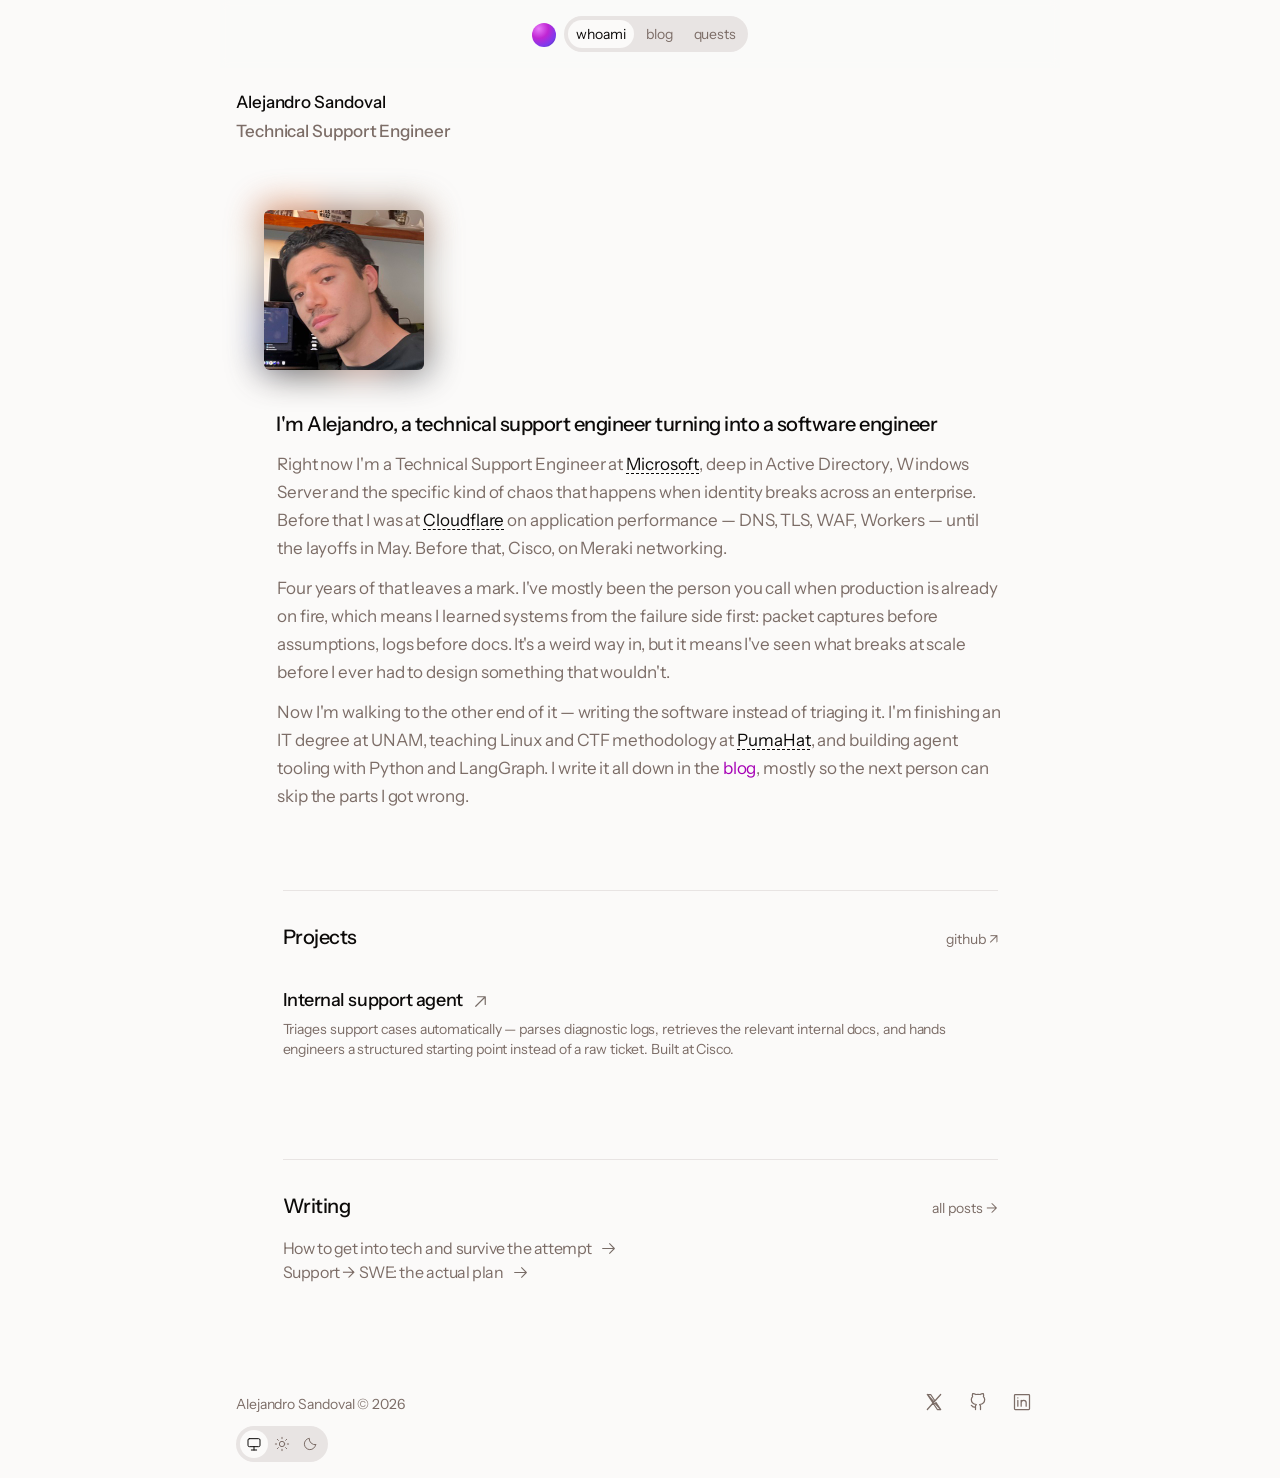
==== commit ef04dcf5: "Add portrait (temporary LinkedIn photo, cropped 320x320) Co-Authored-By: Claude Sonnet 5.5 <noreply@" ====
--- a/index.html
+++ b/index.html
@@ -34,12 +34,8 @@
 
   <div class="portrait-wrap">
     <div class="portrait">
-      <div class="portrait-glow" style="background:linear-gradient(135deg,#c026d3,#7c3aed)"></div>
-      <div class="portrait-empty">your photo<br>160×160</div>
-      <!-- Cuando tengas la foto, cambia las dos líneas de arriba por:
-      <img class="portrait-glow" src="assets/me.webp" alt="" aria-hidden="true">
-      <img class="portrait-img" src="assets/me.webp" alt="Alejandro Sandoval">
-      -->
+      <img class="portrait-glow" src="assets/me.jpg" alt="" aria-hidden="true">
+      <img class="portrait-img" src="assets/me.jpg" alt="Alejandro Sandoval" width="160" height="160" fetchpriority="high">
     </div>
   </div>
 
--- a/styles.css
+++ b/styles.css
@@ -200,6 +200,8 @@
 .portrait-glow {
   position: absolute;
   inset: 0;
+  width: 100%; height: 100%;
+  object-fit: cover;
   transform: scale(1.05);
   border-radius: 6px;
   filter: blur(16px) saturate(1.5);
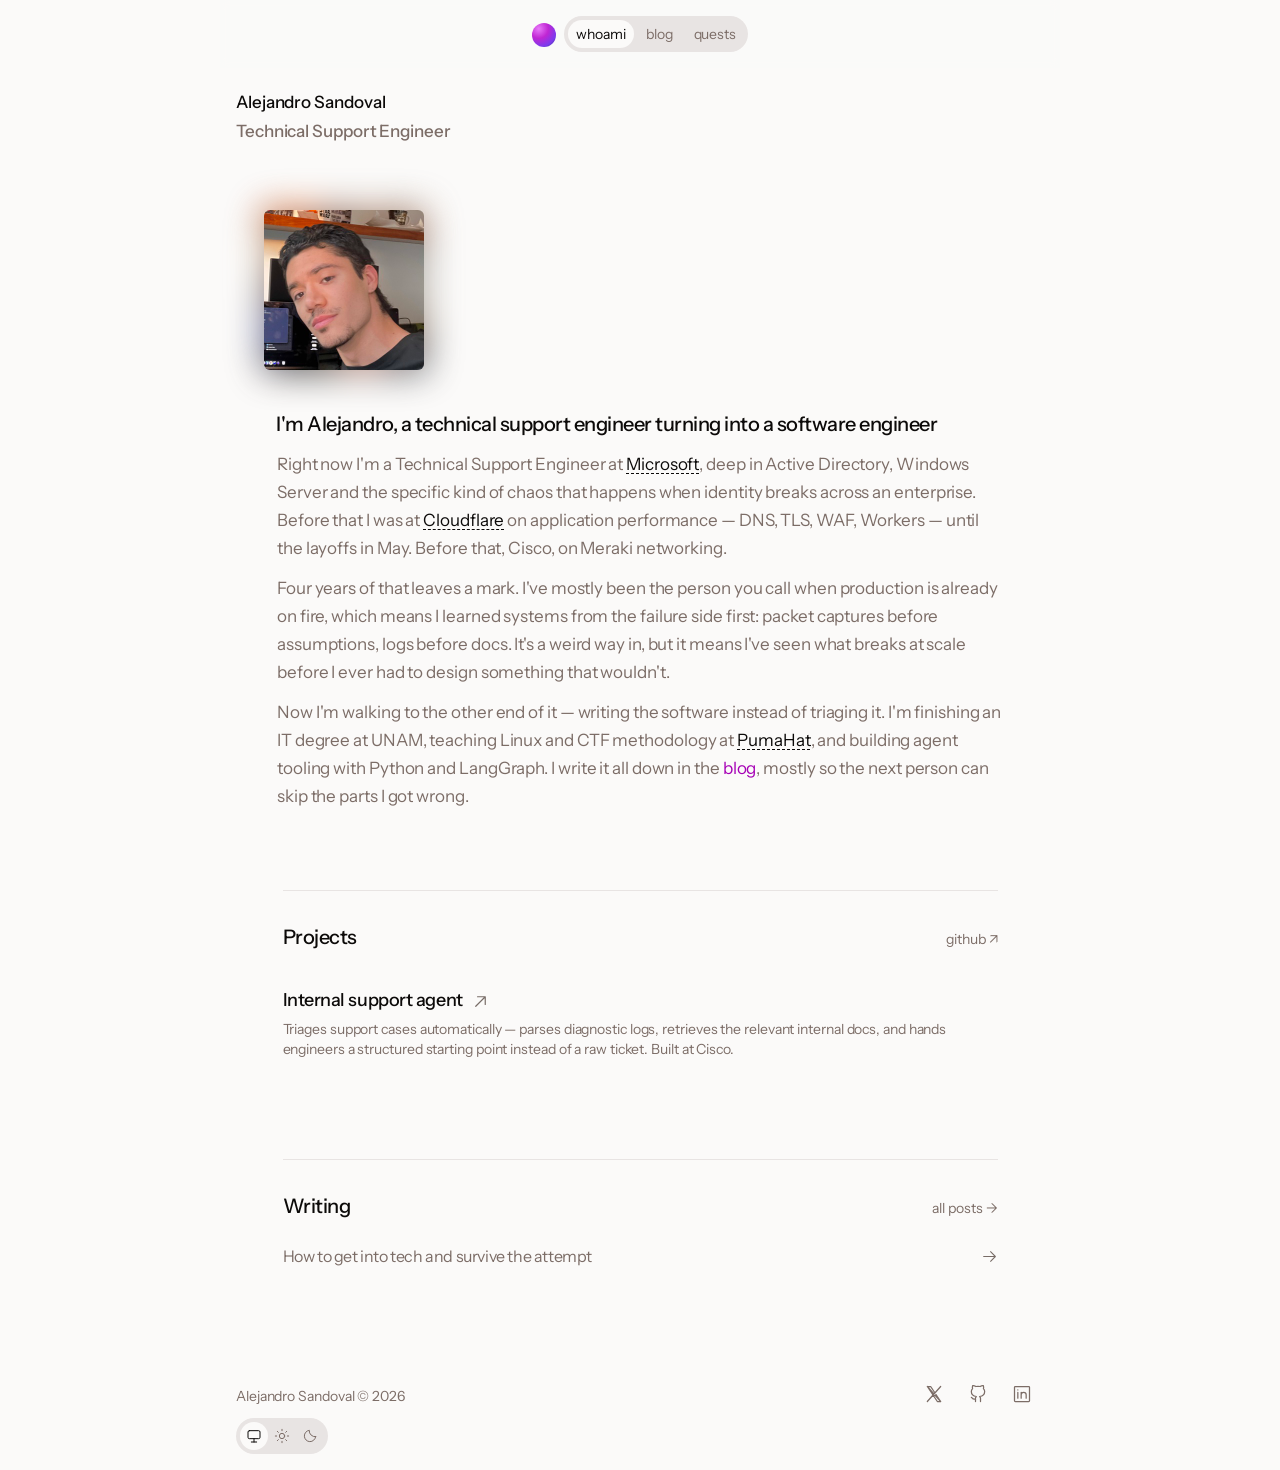
==== commit 0a8d7731: "Add first post: How to get into tech and survive the attempt Article template (editorial header, cov" ====
--- a/index.html
+++ b/index.html
@@ -34,7 +34,7 @@
 
   <div class="portrait-wrap">
     <div class="portrait">
-      <img class="portrait-glow" src="assets/me.jpg" alt="" aria-hidden="true">
+      <img class="portrait-glow" src="assets/me.jpg" alt="" aria-hidden="true">
       <img class="portrait-img" src="assets/me.jpg" alt="Alejandro Sandoval" width="160" height="160" fetchpriority="high">
     </div>
   </div>
@@ -78,11 +78,7 @@
     </div>
     <ol class="list">
       <li class="note">
-        <h3>How to get into tech and survive the attempt</h3>
-        <svg viewBox="0 0 256 256" aria-hidden="true"><path d="M221.66,133.66l-72,72a8,8,0,0,1-11.32-11.32L196.69,136H40a8,8,0,0,1,0-16H196.69L138.34,61.66a8,8,0,0,1,11.32-11.32l72,72A8,8,0,0,1,221.66,133.66Z"/></svg>
-      </li>
-      <li class="note">
-        <h3>Support → SWE: the actual plan</h3>
+        <a href="post-how-to-get-into-tech.html"><h3>How to get into tech and survive the attempt</h3></a>
         <svg viewBox="0 0 256 256" aria-hidden="true"><path d="M221.66,133.66l-72,72a8,8,0,0,1-11.32-11.32L196.69,136H40a8,8,0,0,1,0-16H196.69L138.34,61.66a8,8,0,0,1,11.32-11.32l72,72A8,8,0,0,1,221.66,133.66Z"/></svg>
       </li>
     </ol>
--- a/styles.css
+++ b/styles.css
@@ -566,6 +566,187 @@
 }
 .article hr { border: 0; border-top: 1px solid var(--border); margin: 42px 0; }
 
+/* ───────────────────────── artículo (post) ───────────────────────── */
+
+.read-progress {
+  position: fixed;
+  top: 0; left: 0; right: 0;
+  height: 2px;
+  background: var(--highlight);
+  transform-origin: 0 50%;
+  transform: scaleX(0);
+  z-index: 70;
+}
+
+.post-back {
+  display: inline-flex;
+  align-items: center;
+  gap: 4px;
+  color: var(--highlight);
+  text-decoration: none;
+  margin-bottom: 32px;
+}
+.post-back:hover { text-decoration: underline; text-underline-offset: 3px; }
+
+.post-head { max-width: 66ch; margin: 0 auto 40px; }
+h1.post-title {
+  font-size: clamp(30px, 5.2vw, 42px);
+  line-height: 1.1;
+  font-weight: 600;
+  letter-spacing: -.035em;
+  text-wrap: balance;
+  max-width: none;
+  margin: 0 0 16px;
+}
+.post-dek {
+  font-size: 19px;
+  line-height: 1.5;
+  letter-spacing: -.01em;
+  color: var(--muted);
+  text-wrap: pretty;
+  margin: 0 0 28px;
+}
+.post-by { display: flex; align-items: center; gap: 12px; font-size: 14px; line-height: 1.4; color: var(--muted); }
+.post-by strong { display: block; color: var(--fg); font-weight: 500; font-size: 15px; }
+.post-by img, .post-author img { border-radius: 50%; object-fit: cover; flex-shrink: 0; }
+.post-tags { list-style: none; display: flex; flex-wrap: wrap; gap: 8px; margin-top: 20px; }
+.post-tags li {
+  font-size: 12px;
+  line-height: 1;
+  padding: 6px 10px;
+  border-radius: 999px;
+  background: var(--accent);
+  color: var(--muted);
+}
+
+.post-cover, .post-fig { margin: 0 auto 48px; }
+.post-cover { max-width: 752px; }
+.post-fig { margin: 40px -48px; }
+.fig-box {
+  aspect-ratio: 16 / 9;
+  border-radius: 10px;
+  display: grid;
+  place-items: center;
+  background: linear-gradient(135deg, color-mix(in srgb, var(--highlight) 16%, var(--accent)), var(--accent));
+  box-shadow: inset 0 0 0 1px var(--border);
+  overflow: hidden;
+}
+.fig-box span { font-size: 13px; color: var(--muted); letter-spacing: .02em; }
+.fig-box img, figure img { width: 100%; height: 100%; object-fit: cover; display: block; }
+figcaption { margin-top: 10px; font-size: 13px; line-height: 1.5; color: var(--muted); text-align: center; }
+
+.post-body { max-width: 66ch; margin: 0 auto; }
+.post-body p {
+  font-size: 18px;
+  line-height: 1.7;
+  letter-spacing: -.01em;
+  color: color-mix(in srgb, var(--fg) 84%, var(--bg));
+  text-wrap: pretty;
+  margin: 0 0 22px;
+}
+.post-body h2 {
+  font-size: 24px;
+  line-height: 1.25;
+  font-weight: 600;
+  letter-spacing: -.03em;
+  max-width: none;
+  margin: 56px 0 16px;
+}
+.post-body a { color: var(--highlight); }
+
+.pullquote {
+  margin: 40px 0;
+  padding: 2px 0 2px 20px;
+  border-left: 2px solid var(--highlight);
+  font-size: 24px;
+  line-height: 1.35;
+  font-weight: 500;
+  letter-spacing: -.03em;
+  text-wrap: balance;
+}
+
+.callout {
+  margin: 40px 0 32px;
+  padding: 20px 22px;
+  border-radius: 10px;
+  background: var(--surface);
+  border: 1px solid var(--border);
+}
+.callout-label {
+  font-family: 'Geist Mono', ui-monospace, monospace;
+  font-size: 11px;
+  letter-spacing: .1em;
+  text-transform: uppercase;
+  color: var(--highlight);
+  margin-bottom: 8px;
+}
+.post-body .callout p { margin: 0; font-size: 17px; }
+
+.timeline { list-style: none; margin: 32px 0 8px; padding: 0; }
+.timeline li {
+  position: relative;
+  display: grid;
+  padding: 0 0 26px 28px;
+  line-height: 1.4;
+}
+.timeline li::before {
+  content: '';
+  position: absolute;
+  left: 4px; top: 8px; bottom: -8px;
+  width: 1px;
+  background: var(--border-strong);
+}
+.timeline li:last-child { padding-bottom: 0; }
+.timeline li:last-child::before { display: none; }
+.timeline li::after {
+  content: '';
+  position: absolute;
+  left: 0; top: 6px;
+  width: 9px; height: 9px;
+  border-radius: 50%;
+  background: var(--bg);
+  border: 2px solid var(--highlight);
+}
+.timeline li:last-child::after { background: var(--highlight); }
+.tl-when { font-family: 'Geist Mono', ui-monospace, monospace; font-size: 11px; letter-spacing: .08em; text-transform: uppercase; color: var(--muted); }
+.tl-role { font-size: 17px; font-weight: 500; letter-spacing: -.02em; margin-top: 2px; }
+.tl-org { font-size: 15px; color: var(--muted); }
+
+.lessons { list-style: none; counter-reset: lesson; margin: 8px 0 24px; padding: 0; }
+.lessons li {
+  counter-increment: lesson;
+  display: flex;
+  gap: 16px;
+  padding: 16px 0;
+  border-top: 1px solid var(--border);
+  font-size: 18px;
+  line-height: 1.55;
+  letter-spacing: -.01em;
+}
+.lessons li:last-child { border-bottom: 1px solid var(--border); }
+.lessons li::before {
+  content: counter(lesson, decimal-leading-zero);
+  font-family: 'Geist Mono', ui-monospace, monospace;
+  font-size: 13px;
+  line-height: 2;
+  color: var(--highlight);
+  flex-shrink: 0;
+}
+.lessons strong { font-weight: 600; }
+
+.post-foot { max-width: 66ch; margin: 64px auto 0; padding-top: 28px; border-top: 1px solid var(--border); }
+.post-author { display: flex; gap: 14px; align-items: center; margin-bottom: 24px; }
+.post-author p { font-size: 14px; line-height: 1.5; color: var(--muted); margin: 0; max-width: none; }
+.post-author strong { color: var(--fg); font-weight: 500; font-size: 15px; }
+.post-foot .post-back { margin-bottom: 0; }
+
+@media (max-width: 900px) { .post-fig { margin-inline: 0; } }
+@media (max-width: 640px) {
+  .post-body p, .lessons li { font-size: 17px; }
+  .pullquote { font-size: 21px; }
+  .post-body h2 { font-size: 22px; margin-top: 44px; }
+}
+
 /* ───────────────────────── footer ───────────────────────── */
 
 footer {
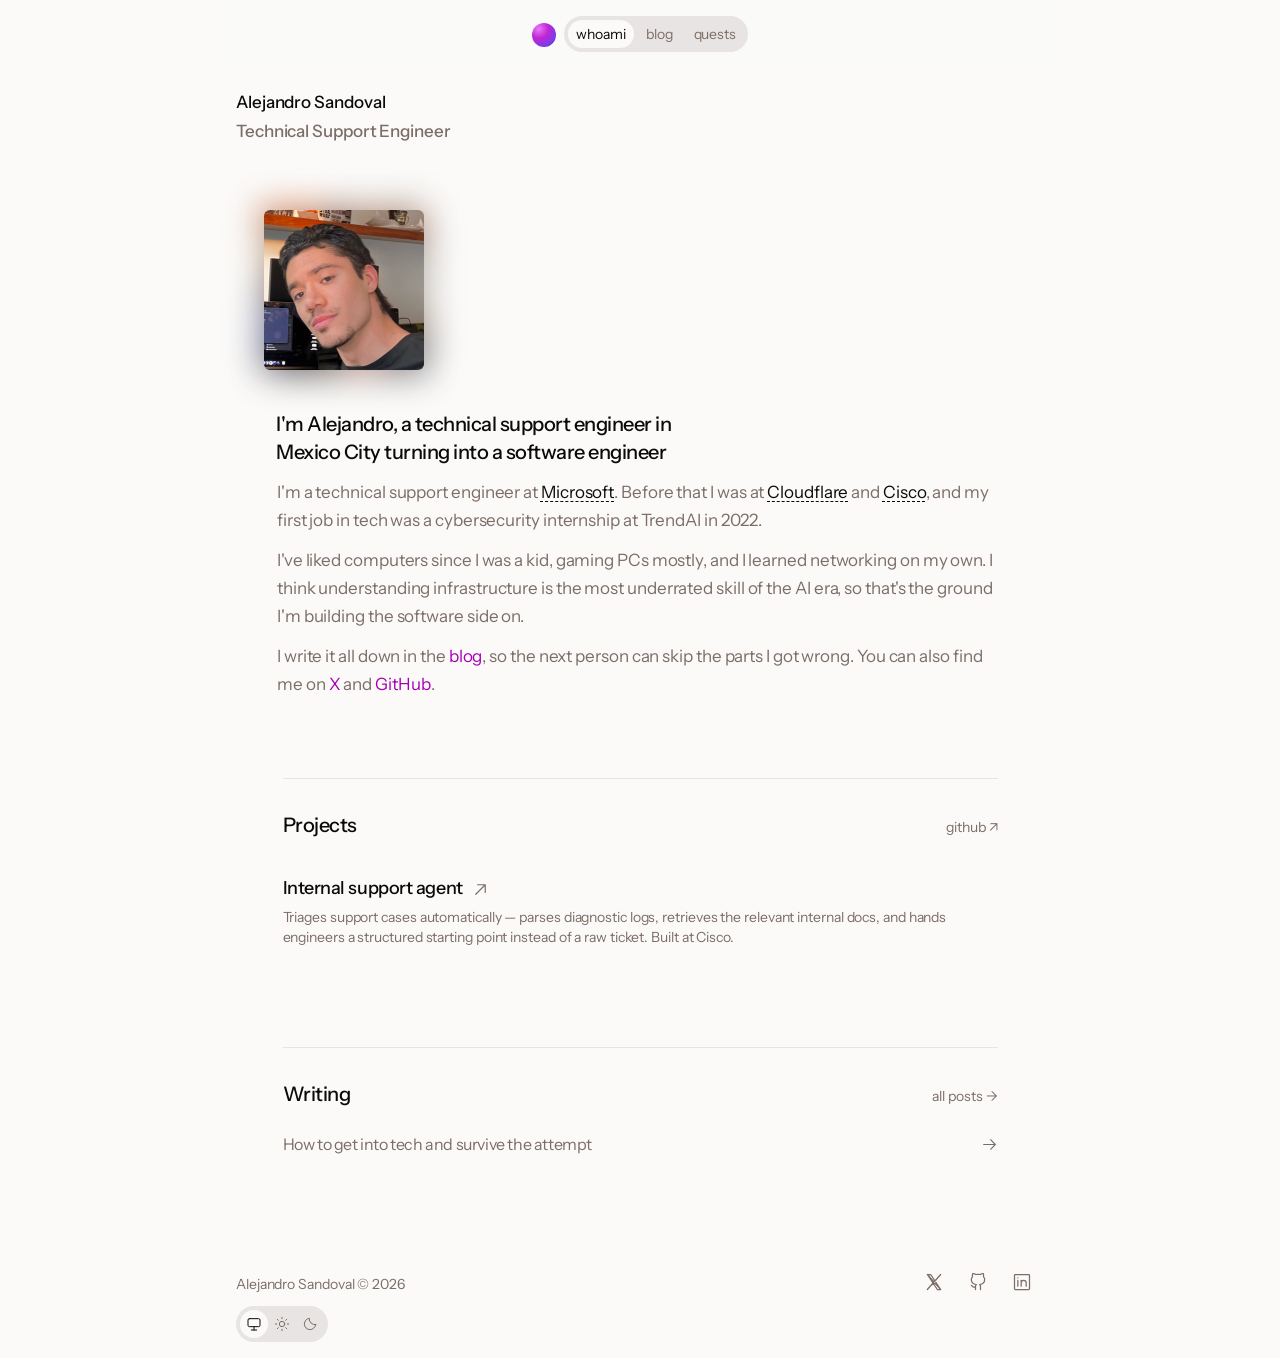
==== commit 003c9a79: "Add SEO/share metadata, sitemap, robots, RSS feed; rewrite home intro Co-Authored-By: Claude Sonnet " ====
--- a/index.html
+++ b/index.html
@@ -4,7 +4,16 @@
 <meta charset="UTF-8">
 <meta name="viewport" content="width=device-width, initial-scale=1">
 <title>Alejandro Sandoval — Technical Support Engineer becoming a software engineer</title>
-<meta name="description" content="Technical Support Engineer at Microsoft moving into software. Networking and security background, now building with Python and LangGraph. Writing it down in public from Mexico City.">
+<meta name="description" content="Technical Support Engineer at Microsoft moving into software. Networking background, writing it down in public from Mexico City.">
+<link rel="canonical" href="https://sandeval.dev/">
+<link rel="alternate" type="application/rss+xml" title="Alejandro Sandoval" href="/feed.xml">
+<meta property="og:site_name" content="Alejandro Sandoval">
+<meta property="og:type" content="website">
+<meta property="og:title" content="Alejandro Sandoval — Technical Support Engineer becoming a software engineer">
+<meta property="og:description" content="Technical Support Engineer at Microsoft moving into software. Networking background, writing it down in public from Mexico City.">
+<meta property="og:url" content="https://sandeval.dev/">
+<meta property="og:image" content="https://sandeval.dev/assets/me.jpg">
+<meta name="twitter:card" content="summary">
 <link rel="preconnect" href="https://fonts.googleapis.com">
 <link rel="preconnect" href="https://fonts.gstatic.com" crossorigin>
 <link href="https://fonts.googleapis.com/css2?family=Instrument+Sans:ital,wght@0,400..700;1,400..700&family=Geist+Mono:wght@300..600&display=swap" rel="stylesheet">
@@ -39,14 +48,14 @@
     </div>
   </div>
 
-  <h1>I'm Alejandro, a technical support engineer turning into a software engineer</h1>
+  <h1>I'm Alejandro, a technical support engineer in Mexico City turning into a software engineer</h1>
 
   <div class="prose">
-    <p>Right now I'm a Technical Support Engineer at <a class="dashed" href="https://microsoft.com" target="_blank" rel="noopener">Microsoft</a>, deep in Active Directory, Windows Server and the specific kind of chaos that happens when identity breaks across an enterprise. Before that I was at <a class="dashed" href="https://cloudflare.com" target="_blank" rel="noopener">Cloudflare</a> on application performance — DNS, TLS, WAF, Workers — until the layoffs in May. Before that, Cisco, on Meraki networking.</p>
+    <p>I'm a technical support engineer at <a class="dashed" href="https://microsoft.com" target="_blank" rel="noopener">Microsoft</a>. Before that I was at <a class="dashed" href="https://cloudflare.com" target="_blank" rel="noopener">Cloudflare</a> and <a class="dashed" href="https://cisco.com" target="_blank" rel="noopener">Cisco</a>, and my first job in tech was a cybersecurity internship at TrendAI in 2022.</p>
 
-    <p>Four years of that leaves a mark. I've mostly been the person you call when production is already on fire, which means I learned systems from the failure side first: packet captures before assumptions, logs before docs. It's a weird way in, but it means I've seen what breaks at scale before I ever had to design something that wouldn't.</p>
+    <p>I've liked computers since I was a kid, gaming PCs mostly, and I learned networking on my own. I think understanding infrastructure is the most underrated skill of the AI era, so that's the ground I'm building the software side on.</p>
 
-    <p>Now I'm walking to the other end of it — writing the software instead of triaging it. I'm finishing an IT degree at UNAM, teaching Linux and CTF methodology at <a class="dashed" href="#">PumaHat</a>, and building agent tooling with Python and LangGraph. I write it all down in the <a class="link" href="blog.html">blog</a>, mostly so the next person can skip the parts I got wrong.</p>
+    <p>I write it all down in the <a class="link" href="blog.html">blog</a>, so the next person can skip the parts I got wrong. You can also find me on <a class="link" href="https://x.com/0xsandeval" target="_blank" rel="noopener">X</a> and <a class="link" href="https://github.com/sandeval" target="_blank" rel="noopener">GitHub</a>.</p>
   </div>
 
   <!-- ─────────── PROJECTS ─────────── -->
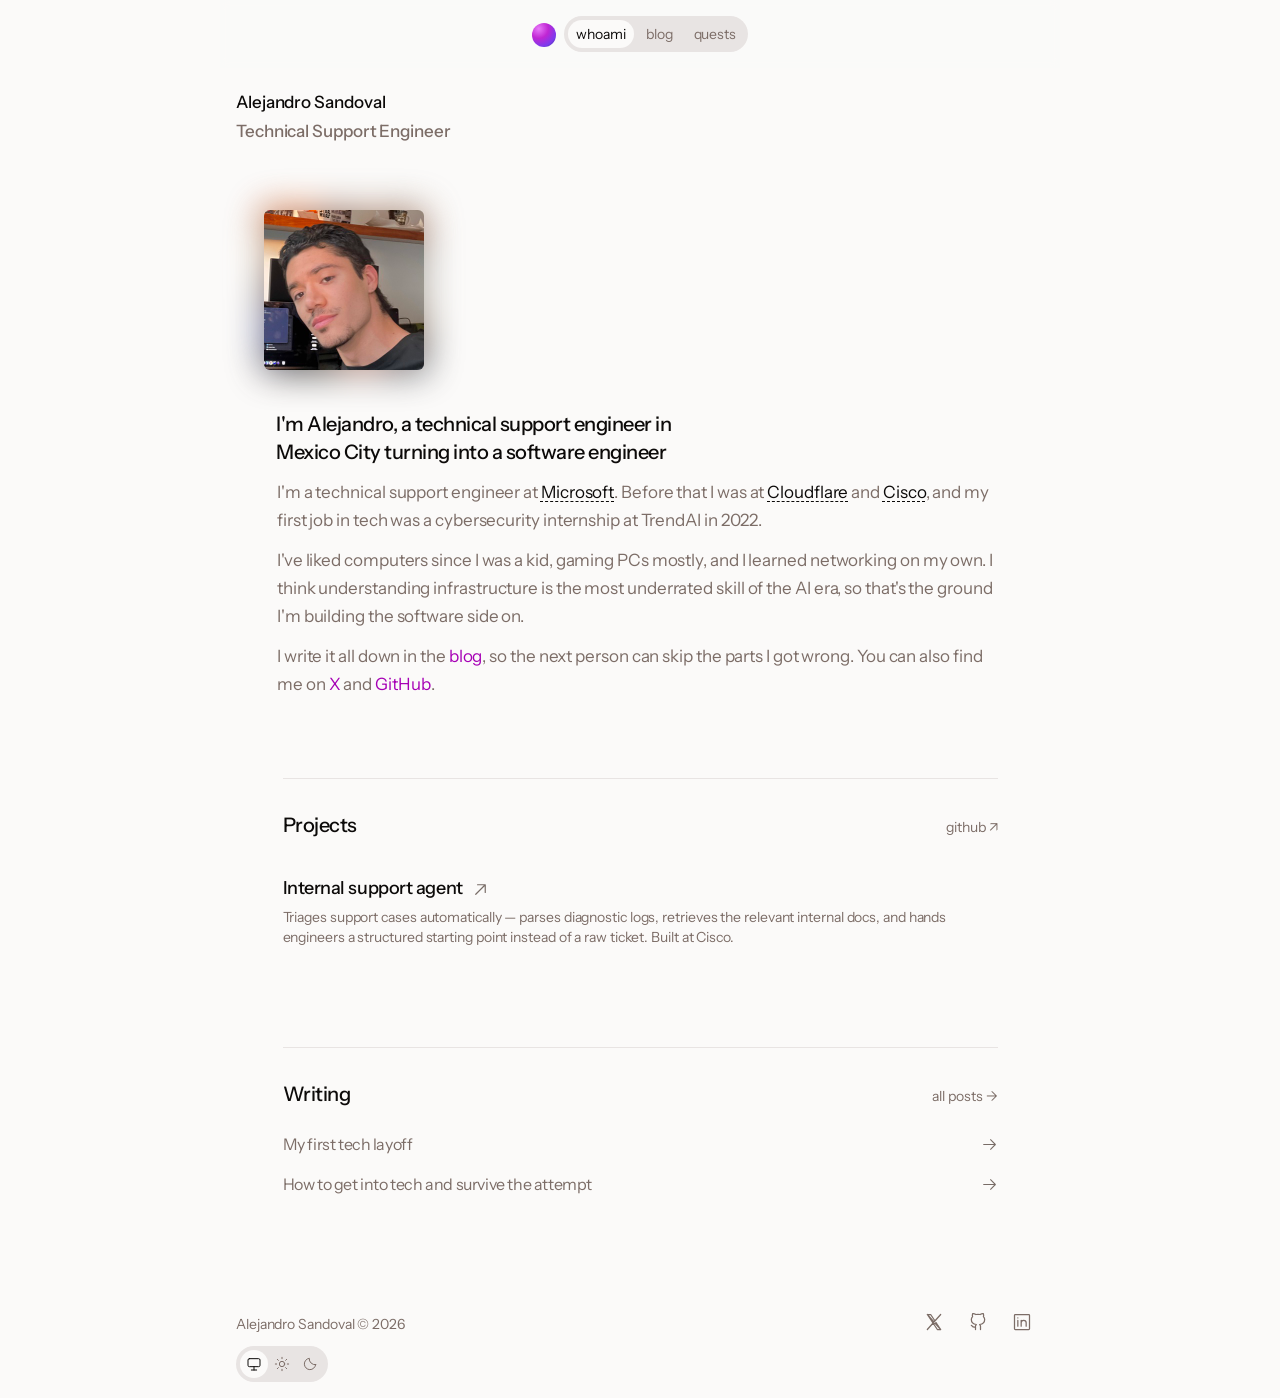
==== commit 52cb53d7: "Publish 'My first tech layoff' and link it from blog, home, feed, sitemap Co-Authored-By: Claude Opu" ====
--- a/index.html
+++ b/index.html
@@ -87,6 +87,10 @@
     </div>
     <ol class="list">
       <li class="note">
+        <a href="post-my-first-layoff.html"><h3>My first tech layoff</h3></a>
+        <svg viewBox="0 0 256 256" aria-hidden="true"><path d="M221.66,133.66l-72,72a8,8,0,0,1-11.32-11.32L196.69,136H40a8,8,0,0,1,0-16H196.69L138.34,61.66a8,8,0,0,1,11.32-11.32l72,72A8,8,0,0,1,221.66,133.66Z"/></svg>
+      </li>
+      <li class="note">
         <a href="post-how-to-get-into-tech.html"><h3>How to get into tech and survive the attempt</h3></a>
         <svg viewBox="0 0 256 256" aria-hidden="true"><path d="M221.66,133.66l-72,72a8,8,0,0,1-11.32-11.32L196.69,136H40a8,8,0,0,1,0-16H196.69L138.34,61.66a8,8,0,0,1,11.32-11.32l72,72A8,8,0,0,1,221.66,133.66Z"/></svg>
       </li>
